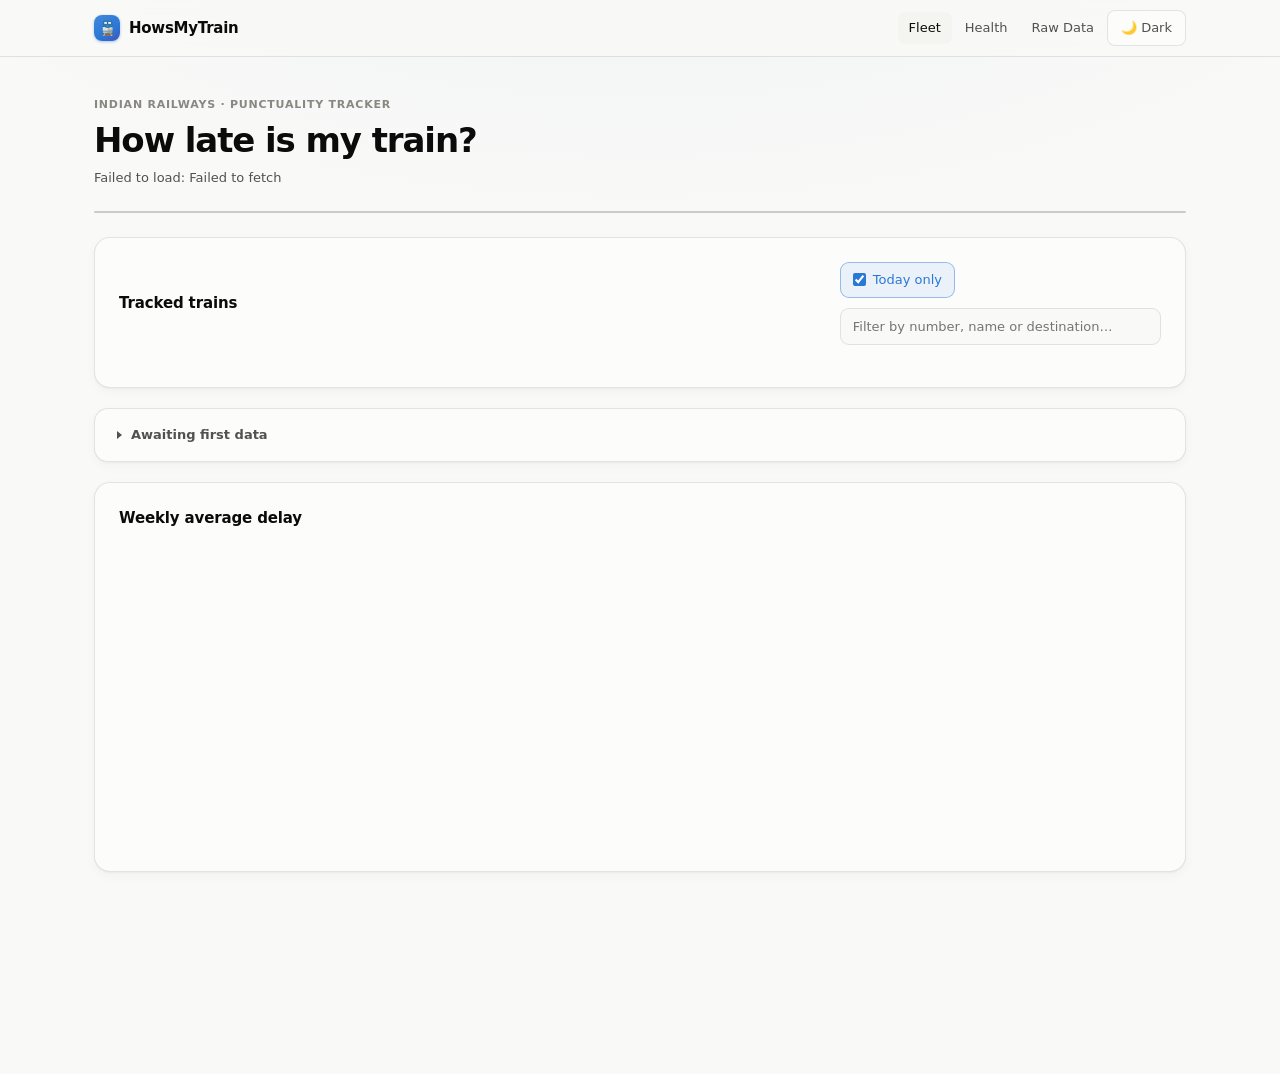
==== docs/index.html @ aaf3534c "ui changes" ====
<!DOCTYPE html>
<html lang="en">
<head>
<meta charset="UTF-8">
<meta name="viewport" content="width=device-width, initial-scale=1.0">
<title>HowsMyTrain</title>
<meta name="theme-color" content="#f9f9f7" media="(prefers-color-scheme: light)">
<meta name="theme-color" content="#0d0d0d" media="(prefers-color-scheme: dark)">
<link rel="stylesheet" href="./styles.css">
<!-- Vendored, not CDN: the cdnjs URL this used to point at 404s, and a
     dashboard that dies without network access to a third party is worse
     than a 200KB file in the repo. -->
<script src="./vendor/chart.umd.min.js"></script>
<script src="./common.js"></script>
<style>
  .banner {
    background: var(--surface-1); border: 1px solid var(--border);
    border-radius: 12px; padding: 14px 16px; margin-bottom: 20px;
    color: var(--text-secondary); font-size: 13px; line-height: 1.55;
  }
  .table-scroll { overflow-x: auto; }
  .chart-box { position: relative; height: 300px; }
</style>
</head>
<body>
  <div id="nav-slot"></div>

  <main class="page" id="main" tabindex="-1">
    <div class="page-head">
      <div class="eyebrow">Indian Railways · punctuality tracker</div>
      <h1>How late is my train?</h1>
      <div class="meta" id="last-updated" role="status" aria-live="polite">Loading…</div>
    </div>

    <div class="banner hidden" id="config-banner">
      <strong>Not configured yet.</strong> Set <code>SUPABASE_URL</code> and
      <code>SUPABASE_ANON_KEY</code> at the top of the script in
      <code>docs/index.html</code>. Both are safe to commit — the anon key is
      public by design and row-level security restricts it to read-only.
    </div>

    <div class="hero" id="hero"></div>

    <div class="card">
      <div class="card-head">
        <h2 id="fleet-heading">Tracked trains</h2>
        <div class="toolbar">
          <label class="check">
            <input type="checkbox" id="today-only" checked>
            Today only
          </label>
          <input type="search" id="filter" placeholder="Filter by number, name or destination…" aria-label="Filter trains">
        </div>
      </div>
      <div class="jrny-legend" id="fleet-legend"></div>
      <div class="table-scroll" id="fleet-container"></div>
    </div>

    <details class="waiting">
      <summary id="waiting-summary">Awaiting first data</summary>
      <div class="waiting-body">
        <p class="waiting-note">
          Tracked and scheduled, but no usable journey recorded yet. A train
          only produces a row when it's polled while actually running — so
          sparse services (some run one day a week) can sit here for days.
        </p>
        <div class="table-scroll" id="waiting-container"></div>
      </div>
    </details>

    <div class="card">
      <div class="card-head"><h2>Weekly average delay</h2></div>
      <div class="chart-box"><canvas id="trend-chart"></canvas></div>
      <div class="empty-state hidden" id="trend-empty">
        Not enough data yet — the weekly view needs a few days of polling.
      </div>
    </div>
  </main>

<script>
// Supabase access, formatting and schedule helpers live in common.js.

let allTrains = [];      // train_summary rows that have at least one journey
let waitingTrains = [];  // tracked but nothing recorded yet
let historyBy = {};      // train_number -> [delay per journey_date, oldest first]
let sortKey = "avg_delay_minutes";
let sortDir = -1;        // worst-first is the useful default
let stateFilter = null;  // null | "running" | "done" | "before" -- set by the legend

// null/undefined always sink to the bottom regardless of direction -- "no
// data" is not a value and shouldn't win either end of the sort.
function sorted(list) {
  return [...list].sort((a, b) => {
    const x = a[sortKey], y = b[sortKey];
    const xe = x === null || x === undefined, ye = y === null || y === undefined;
    if (xe && ye) return 0;
    if (xe) return 1;
    if (ye) return -1;
    if (typeof x === "string" || typeof y === "string") {
      return String(x).localeCompare(String(y)) * sortDir;
    }
    return (x - y) * sortDir;
  });
}

// A real <button> inside the <th>: keyboard activation, focus ring and the
// accessible role all come free, and aria-sort lives on the cell where
// assistive tech expects it.
function sortHeader(label, key, numeric) {
  const active = sortKey === key;
  const arrow = active ? (sortDir === 1 ? "↑" : "↓") : "";
  const sort = active ? (sortDir === 1 ? "ascending" : "descending") : "none";
  return `<th class="${numeric ? "num " : ""}sortable${active ? " active" : ""}" aria-sort="${sort}">
    <button type="button" class="sort-btn" data-key="${key}" data-numeric="${numeric ? 1 : 0}">
      ${label}<span class="sort-arrow" aria-hidden="true">${arrow}</span>
    </button></th>`;
}

function wireSort(container) {
  container.querySelectorAll("button.sort-btn").forEach(btn => {
    btn.addEventListener("click", () => {
      const key = btn.dataset.key;
      // Re-clicking a column flips it; a new column starts descending for
      // numbers (worst first) and ascending for text.
      if (sortKey === key) sortDir = -sortDir;
      else { sortKey = key; sortDir = btn.dataset.numeric === "1" ? -1 : 1; }
      applyFilter();
    });
  });
}

function renderHero(trains) {
  const withData = trains.filter(t => t.journeys_observed > 0);
  const delays = withData.map(t => t.avg_delay_minutes).filter(v => v !== null);
  const journeys = trains.reduce((a, t) => a + (t.journeys_observed || 0), 0);
  const fleetAvg = delays.length ? Math.round(delays.reduce((a, b) => a + b, 0) / delays.length) : null;
  const onTime = withData.filter(t => (t.avg_delay_minutes ?? 99) <= 10).length;

  const onTimePct = withData.length ? Math.round(100 * onTime / withData.length) : null;

  // Each hero cell gets a categorical hue in fixed order (identity of the
  // measure), except the two that carry a judgement -- those wear status ink.
  const stats = [
    ["Trains tracked", trains.length, "", `${withData.length} with data so far`,
      "--series-1", ""],
    ["Journeys recorded", journeys, "", journeys ? "one per train per day" : "waiting on first poll",
      "--series-7", ""],
    ["Fleet average", fleetAvg === null ? "–" : fleetAvg, fleetAvg === null ? "" : "min",
      "across trains with data", "--series-2", fleetAvg === null ? "" : band(fleetAvg).cls],
    ["Running on time", onTimePct === null ? "–" : onTimePct, onTimePct === null ? "" : "%",
      "average delay ≤ 10 min", "--series-3",
      onTimePct === null ? "" : (onTimePct >= 70 ? "good" : onTimePct >= 40 ? "warn" : "bad")],
  ];

  document.getElementById("hero").innerHTML = stats.map(([k, v, unit, d, hue, tone]) => `
    <div class="stat" style="--accent: var(${hue})">
      <div class="k">${k}</div>
      <div class="v ${tone}">${v}${unit ? `<span class="unit">${unit}</span>` : ""}</div>
      <div class="d">${d}</div>
    </div>`).join("");
}

function renderWaiting(trains, todayOnly) {
  document.getElementById("waiting-summary").textContent =
    `Awaiting first data — ${trains.length} train${trains.length === 1 ? "" : "s"}${todayOnly ? " scheduled today" : ""}`;

  const container = document.getElementById("waiting-container");
  if (!trains.length) {
    container.innerHTML = `<div class="empty-state">${
      todayOnly ? "Every train scheduled today has recorded a journey."
                : "Every tracked train has recorded at least one journey."
    }</div>`;
    return;
  }
  container.innerHTML = `
    <table class="fleet tabular">
      <thead><tr>
        <th>Train</th><th>Route &amp; time</th><th>Runs on</th><th>Last checked</th>
      </tr></thead>
      <tbody>${trains.map(t => {
        const j = journeyState(t);
        const href = `./train.html?train=${encodeURIComponent(t.train_number)}`;
        return `
        <tr data-href="${href}"${j ? ` class="j-${j.key}"` : ""}>
          <td class="cell-train">
            <a href="${href}" class="t-num">${esc(t.train_number)}</a>
            <span class="t-name">${esc(t.name || "—")}</span>
          </td>
          ${scheduleCell(t, j)}
          <td data-label="Runs on">${runDaysDots(t.run_days)}</td>
          <td class="dim" data-label="Last checked">${t.updated_at ? new Date(t.updated_at).toLocaleDateString() : "never"}</td>
        </tr>`;
      }).join("")}</tbody>
    </table>`;
  wireRows(container);
}

// The swatches are also the key: a colour on a row means nothing until this
// says what it means. Empty (and hidden) when nothing is running today.
//
// They double as the journey-state filter -- clicking one narrows the table to
// those trains, clicking it again clears it. Counts are of the search/today
// scope only, never of the state selection, so the other two stay reachable
// instead of collapsing to zero once one is picked.
function renderLegend(rows) {
  const counts = { running: 0, done: 0, before: 0 };
  for (const t of rows) {
    const j = journeyState(t);
    if (j) counts[j.key]++;
  }
  const legend = document.getElementById("fleet-legend");
  legend.innerHTML =
    counts.running + counts.done + counts.before === 0 ? "" :
    ["running", "done", "before"].map(k => `
      <button type="button" class="jl ${k}" data-state="${k}"
              aria-pressed="${stateFilter === k}">
        <i aria-hidden="true"></i>${counts[k]} ${JOURNEY_STATES[k].toLowerCase()}
      </button>`
    ).join("");

  legend.querySelectorAll("button.jl").forEach(btn => {
    btn.addEventListener("click", () => {
      stateFilter = stateFilter === btn.dataset.state ? null : btn.dataset.state;
      applyFilter();
    });
  });
}

function renderFleet(trains) {
  const container = document.getElementById("fleet-container");
  if (!trains.length) {
    container.innerHTML = `<div class="empty-state">${
      allTrains.length
        ? "No trains match that filter."
        : "No journeys recorded yet — every tracked train is in the list below."
    }</div>`;
    return;
  }
  container.innerHTML = `
    <table class="fleet tabular">
      <thead><tr>
        ${sortHeader("Train", "train_number", false)}
        ${sortHeader("Route &amp; time", "scheduled_arrival", false)}
        <th>Runs on</th>
        ${sortHeader("Avg delay", "avg_delay_minutes", true)}
        <th>Trend</th>
        ${sortHeader("On time", "on_time_pct", true)}
        ${sortHeader("Days", "journeys_observed", true)}
      </tr></thead>
      <tbody>${trains.map(t => {
        const b = band(t.avg_delay_minutes);
        const j = journeyState(t);
        const href = `./train.html?train=${encodeURIComponent(t.train_number)}`;
        return `
        <tr data-href="${href}"${j ? ` class="j-${j.key}"` : ""}>
          <td class="cell-train">
            <a href="${href}" class="t-num">${esc(t.train_number)}</a>
            <span class="t-name">${esc(t.name || "—")}</span>
          </td>
          ${scheduleCell(t, j)}
          <td data-label="Runs on">${runDaysDots(t.run_days)}</td>
          <td class="num ${t.avg_delay_minutes === null ? "" : "d-" + b.cls}" data-label="Avg delay" title="${b.text}">${t.avg_delay_minutes === null ? '<span class="dim">–</span>' : Math.round(t.avg_delay_minutes) + " min"}</td>
          <td data-label="Trend" class="spark-cell ${b.cls}">${sparkline(historyBy[t.train_number] || [])}</td>
          <td class="num" data-label="On time">${t.on_time_pct === null ? '<span class="dim">–</span>' : t.on_time_pct + "%"}</td>
          <td class="num" data-label="Days">${t.journeys_observed}</td>
        </tr>`;
      }).join("")}</tbody>
    </table>`;
  wireRows(container);
  wireSort(container);
}

let chartInstance = null;

function renderTrend(weekly, trains) {
  const canvas = document.getElementById("trend-chart");
  const weeks = [...new Set(weekly.map(r => r.iso_week))].sort();
  if (!weeks.length) {
    document.getElementById("trend-empty").classList.remove("hidden");
    canvas.parentElement.classList.add("hidden");
    return;
  }
  document.getElementById("trend-empty").classList.add("hidden");
  canvas.parentElement.classList.remove("hidden");

  // Only trains that actually have weekly data get a series -- 33 lines would
  // exhaust the 8 categorical slots and read as noise.
  const active = trains.filter(t => weekly.some(r => r.train_number === t.train_number)).slice(0, 8);

  const datasets = active.map((t, i) => {
    const byWeek = Object.fromEntries(
      weekly.filter(r => r.train_number === t.train_number)
            .map(r => [r.iso_week, Number(r.avg_delay_minutes)])
    );
    return {
      label: t.train_number,
      data: weeks.map(w => byWeek[w] ?? null),
      borderColor: seriesColor(i),
      backgroundColor: seriesColor(i),
      borderWidth: 2,
      pointRadius: 4,
      pointHoverRadius: 6,
      pointBackgroundColor: seriesColor(i),
      pointBorderColor: cssVar("--surface-1"),
      pointBorderWidth: 2,
      spanGaps: true,
      tension: 0.15,
    };
  });

  if (chartInstance) chartInstance.destroy();
  chartInstance = new Chart(canvas.getContext("2d"), {
    type: "line",
    data: { labels: weeks, datasets },
    options: {
      responsive: true,
      maintainAspectRatio: false,
      interaction: { mode: "nearest", intersect: false },
      plugins: {
        legend: {
          display: datasets.length > 1,
          position: "bottom",
          labels: { color: cssVar("--text-secondary"), boxWidth: 10, boxHeight: 10, usePointStyle: true },
        },
        tooltip: { callbacks: { label: (c) => `${c.dataset.label}: ${c.formattedValue} min avg delay` } },
      },
      scales: {
        x: { grid: { color: cssVar("--gridline") }, ticks: { color: cssVar("--text-muted") } },
        y: {
          beginAtZero: true,
          title: { display: true, text: "Avg delay (minutes)", color: cssVar("--text-muted") },
          grid: { color: cssVar("--gridline") },
          ticks: { color: cssVar("--text-muted") },
        },
      },
    },
  });
}

function applyFilter() {
  const q = document.getElementById("filter").value.trim().toLowerCase();
  const todayOnly = document.getElementById("today-only").checked;
  const today = new Date();

  // arrivesOn() treats an unknown schedule as "yes" -- which is right here:
  // the poller will check those trains too, precisely to learn their days.
  const scoped = (list) => list.filter(t =>
    (!todayOnly || arrivesOn(t, today)) &&
    (!q || [t.train_number, t.name, t.source_code, t.destination_code]
      .some(v => String(v ?? "").toLowerCase().includes(q)))
  );

  const fleet = scoped(allTrains);
  const waiting = scoped(waitingTrains);

  // Legend counts come from the pre-state scope, so picking one state doesn't
  // zero out the other two and strand you there.
  renderLegend([...fleet, ...waiting]);

  // journeyState() is null for anything not running today, which is the right
  // answer here: a train with no state today belongs to none of the three.
  const byState = (list) =>
    stateFilter ? list.filter(t => (journeyState(t) || {}).key === stateFilter) : list;
  const shownFleet = byState(fleet);
  const shownWaiting = byState(waiting);

  document.getElementById("fleet-heading").textContent =
    stateFilter ? `${JOURNEY_STATES[stateFilter]} — ${shownFleet.length + shownWaiting.length} trains`
    : todayOnly ? `Scheduled today — ${fleet.length + waiting.length} trains`
    : `All tracked trains — ${allTrains.length + waitingTrains.length}`;

  renderFleet(sorted(shownFleet));
  renderWaiting(shownWaiting, todayOnly);
}

async function main() {
  if (!configured()) {
    document.getElementById("config-banner").classList.remove("hidden");
    document.getElementById("last-updated").textContent = "Awaiting Supabase config";
    return;
  }
  try {
    const [summary, weekly, history] = await Promise.all([
      sb("train_summary", "select=*&order=train_number"),
      sb("weekly_stats", "select=*&order=iso_week"),
      // Per-day delays drive the row sparklines. One small query -- the view
      // already excludes not-started runs.
      sb("daily_delays", "select=train_number,journey_date,delay_minutes&order=journey_date"),
    ]);

    historyBy = {};
    for (const r of history) (historyBy[r.train_number] ||= []).push(r.delay_minutes);

    allTrains = summary.filter(t => t.journeys_observed > 0);
    waitingTrains = summary.filter(t => !t.journeys_observed);

    renderHero(summary);
    applyFilter();   // renders both the fleet and the waiting list
    try {
      renderTrend(weekly, allTrains);
    } catch (chartErr) {
      console.error(chartErr);
      const el = document.getElementById("trend-empty");
      el.textContent = "Chart unavailable: " + chartErr.message;
      el.classList.remove("hidden");
    }
    document.getElementById("last-updated").textContent =
      `${allTrains.length} of ${summary.length} trains reporting · updated ${new Date().toLocaleTimeString()}`;
  } catch (err) {
    console.error(err);
    document.getElementById("last-updated").textContent = "Failed to load: " + err.message;
  }
}

document.addEventListener("DOMContentLoaded", () => {
  document.getElementById("nav-slot").innerHTML = appbar("fleet");
  setupTheme(main);
  document.getElementById("filter").addEventListener("input", applyFilter);
  document.getElementById("today-only").addEventListener("change", applyFilter);
  main();
});
</script>
</body>
</html>
---- docs/styles.css ----
/* HowsMyTrain -- dashboard styles.
   Palette + roles follow the project's dataviz conventions: categorical hues
   in fixed order, text always in ink tokens (never series color), hairline
   recessive gridlines.

   Token names are load-bearing: the charts read --series-*, --gridline,
   --surface-1 and --text-* at runtime via getComputedStyle. Rename with care. */

/* Self-hosted so the page has no external dependency and renders identically
   offline. Variable weight 400-800 in one 48KB file. */
@font-face {
  font-family: "Inter";
  font-style: normal;
  font-weight: 400 800;
  font-display: swap;
  src: url("./vendor/inter-latin.woff2") format("woff2");
  unicode-range: U+0000-00FF, U+0131, U+0152-0153, U+02BB-02BC, U+02C6, U+02DA,
                 U+02DC, U+0304, U+0308, U+0329, U+2000-206F, U+2074, U+20AC,
                 U+2122, U+2191, U+2193, U+2212, U+2215, U+FEFF, U+FFFD;
}

:root {
  color-scheme: light;
  --surface-1: #fcfcfb;
  --surface-2: #f4f4f1;          /* recessed: table headers, inset rows */
  --page-plane: #f9f9f7;
  --text-primary: #0b0b0b;
  --text-secondary: #52514e;
  --text-muted: #898781;
  --gridline: #e1e0d9;
  --baseline: #c3c2b7;
  --border: rgba(11, 11, 11, 0.10);
  --success-text: #006300;
  --shadow: 0 1px 2px rgba(11, 11, 11, 0.04), 0 4px 12px rgba(11, 11, 11, 0.03);
  --hover-tint: rgba(11, 11, 11, 0.025);

  --series-1: #2a78d6; /* blue */
  --series-2: #eb6834; /* orange */
  --series-3: #1baf7a; /* aqua */
  --series-4: #eda100; /* yellow */
  --series-5: #e87ba4; /* magenta */
  --series-6: #008300; /* green */
  --series-7: #4a3aa7; /* violet */
  --series-8: #e34948; /* red */

  --status-good: #0ca30c;
  --status-warning: #fab219;
  --status-serious: #ec835a;
  --status-critical: #d03b3b;
}

@media (prefers-color-scheme: dark) {
  :root:where(:not([data-theme="light"])) {
    color-scheme: dark;
    --surface-1: #1a1a19;
    --surface-2: #222221;
    --page-plane: #0d0d0d;
    --text-primary: #ffffff;
    --text-secondary: #c3c2b7;
    --text-muted: #898781;
    --gridline: #2c2c2a;
    --baseline: #383835;
    --border: rgba(255, 255, 255, 0.10);
    --success-text: #0ca30c;
    --shadow: none;
    --hover-tint: rgba(255, 255, 255, 0.035);

    --series-1: #3987e5;
    --series-2: #d95926;
    --series-3: #199e70;
    --series-4: #c98500;
    --series-5: #d55181;
    --series-6: #008300;
    --series-7: #9085e9;
    --series-8: #e66767;
  }
}
:root[data-theme="dark"] {
  color-scheme: dark;
  --surface-1: #1a1a19;
  --surface-2: #222221;
  --page-plane: #0d0d0d;
  --text-primary: #ffffff;
  --text-secondary: #c3c2b7;
  --text-muted: #898781;
  --gridline: #2c2c2a;
  --baseline: #383835;
  --border: rgba(255, 255, 255, 0.10);
  --success-text: #0ca30c;
  --shadow: none;
  --hover-tint: rgba(255, 255, 255, 0.035);

  --series-1: #3987e5;
  --series-2: #d95926;
  --series-3: #199e70;
  --series-4: #c98500;
  --series-5: #d55181;
  --series-6: #008300;
  --series-7: #9085e9;
  --series-8: #e66767;
}

* { box-sizing: border-box; }

/* Keyboard users reach content without tabbing the whole nav. Visible only
   when focused. */
.skip-link {
  position: absolute;
  left: 12px;
  top: -60px;
  z-index: 50;
  background: var(--surface-1);
  color: var(--text-primary);
  border: 1px solid var(--border);
  border-radius: 8px;
  padding: 10px 16px;
  font-size: 13px;
  font-weight: 600;
  text-decoration: none;
  transition: top 0.16s ease;
}

.skip-link:focus { top: 12px; }

#main:focus { outline: none; }   /* programmatic target, not a control */

/* Removes the 300ms double-tap delay; keeps the tap flash intentional. */
a, button, label, summary, [role="button"] {
  touch-action: manipulation;
  -webkit-tap-highlight-color: transparent;
}

body {
  margin: 0;
  font-family: "Inter", "Segoe UI Variable Text", system-ui, -apple-system,
               "Segoe UI", Roboto, "Helvetica Neue", Arial, sans-serif;
  font-size: 14px;
  line-height: 1.5;
  /* A very slight wash behind the page, so cards read as raised rather than
     as boxes drawn on flat grey. */
  background:
    radial-gradient(1200px 600px at 50% -200px,
      color-mix(in srgb, var(--series-1) 6%, transparent), transparent 70%),
    var(--page-plane);
  background-attachment: fixed;
  color: var(--text-primary);
  -webkit-font-smoothing: antialiased;
  -moz-osx-font-smoothing: grayscale;
  font-feature-settings: "cv05" 1, "ss03" 1;   /* Inter: single-storey l, curved r */
}

.page {
  max-width: 1140px;
  margin: 0 auto;
  padding: clamp(20px, 4vw, 40px) clamp(16px, 3vw, 24px) 72px;
}

/* ---- Header -------------------------------------------------------------- */

header.top {
  display: flex;
  align-items: flex-start;
  justify-content: space-between;
  gap: 16px;
  margin-bottom: 28px;
  padding-bottom: 20px;
  border-bottom: 1px solid var(--border);
  flex-wrap: wrap;
}

header.top h1 {
  font-size: 24px;
  font-weight: 650;
  letter-spacing: -0.021em;   /* large text needs negative tracking to look set */
  line-height: 1.2;
  margin: 0;
  text-wrap: balance;
}

header.top .meta,
header.top .subtitle {
  color: var(--text-secondary);
  font-size: 13px;
  margin-top: 6px;
  letter-spacing: -0.003em;
}

/* ---- Buttons ------------------------------------------------------------- */

button {
  font: inherit;
  font-size: 13px;
  font-weight: 500;
  border: 1px solid var(--border);
  background: var(--surface-1);
  color: var(--text-secondary);
  border-radius: 8px;
  padding: 7px 13px;
  cursor: pointer;
  transition: background-color 0.14s ease, border-color 0.14s ease, color 0.14s ease;
}

button:hover {
  background: var(--surface-2);
  border-color: var(--baseline);
  color: var(--text-primary);
}

button:focus-visible,
a:focus-visible {
  outline: 2px solid var(--series-1);
  outline-offset: 2px;
}

header.top a,
.card-actions a { text-decoration: none; }

/* ---- Stat tiles ---------------------------------------------------------- */

.kpi-row {
  display: grid;
  grid-template-columns: repeat(auto-fit, minmax(190px, 1fr));
  gap: 12px;
  margin-bottom: 28px;
}

.stat-tile {
  background: var(--surface-1);
  border: 1px solid var(--border);
  border-radius: 14px;
  padding: 18px;
  box-shadow: var(--shadow);
}

.stat-tile .label {
  display: flex;
  align-items: center;
  min-width: 0;              /* flex children must allow their text to shrink */
  color: var(--text-secondary);
  font-size: 12px;
  font-weight: 500;
  line-height: 1.35;
  margin-bottom: 10px;
  letter-spacing: 0.002em;
  overflow-wrap: anywhere;   /* long train names shouldn't blow out the tile */
}

.stat-tile .value {
  font-size: 32px;
  font-weight: 600;
  line-height: 1.05;
  /* Proportional figures on display numbers -- tabular-nums makes a value like
     121 read loose at this size (see dataviz anti-patterns). */
  font-variant-numeric: proportional-nums;
  letter-spacing: -0.028em;
}

/* Unit recedes so the figure carries the tile. */
.stat-tile .value .unit {
  font-size: 0.45em;
  font-weight: 500;
  color: var(--text-muted);
  letter-spacing: 0;
  margin-left: 3px;
}

.stat-tile .sub {
  margin-top: 8px;
  font-size: 12px;
  line-height: 1.45;
  color: var(--text-muted);
}

.stat-tile .swatch {
  display: inline-block;
  flex: none;
  width: 9px;
  height: 9px;
  border-radius: 50%;
  margin-right: 7px;
}

/* Tiles that navigate to a per-train view. */
.tile-link {
  display: block;
  text-decoration: none;
  color: inherit;
  transition: border-color 0.14s ease, transform 0.14s ease, box-shadow 0.14s ease;
}

.tile-link:hover {
  border-color: var(--baseline);
  transform: translateY(-2px);
  box-shadow: 0 2px 4px rgba(11, 11, 11, 0.05), 0 8px 20px rgba(11, 11, 11, 0.05);
}

@media (prefers-reduced-motion: reduce) {
  .tile-link, button { transition: none; }
  .tile-link:hover { transform: none; }
  .jrny.running i::after { animation: none; }
}

/* ---- Cards --------------------------------------------------------------- */

.card {
  background: var(--surface-1);
  border: 1px solid var(--border);
  border-radius: 16px;
  padding: 24px;
  margin-bottom: 20px;
  box-shadow: var(--shadow);
}

.card .card-head {
  display: flex;
  align-items: center;
  justify-content: space-between;
  margin-bottom: 18px;
  flex-wrap: wrap;
  gap: 10px;
}

.card h2 {
  font-size: 15px;
  font-weight: 600;
  letter-spacing: -0.009em;
  margin: 0;
}

.card .card-actions button { margin-left: 6px; }

canvas { width: 100%; }

/* ---- Tables -------------------------------------------------------------- */

table {
  width: 100%;
  border-collapse: collapse;
  font-size: 13px;
}

table.tabular {
  /* Aligned digits are right here -- rows stack vertically. */
  font-variant-numeric: tabular-nums;
}

thead th {
  text-align: left;
  color: var(--text-muted);
  font-weight: 600;
  font-size: 11px;
  line-height: 1.4;               /* uppercase caps need room or they look clipped */
  letter-spacing: 0.045em;
  text-transform: uppercase;
  border-bottom: 1px solid var(--gridline);
  padding: 4px 10px 10px;
  white-space: nowrap;
  vertical-align: bottom;
}

tbody td {
  padding: 12px 10px;
  border-bottom: 1px solid var(--gridline);
  color: var(--text-primary);
}

tbody tr { transition: background-color 0.1s ease; }
tbody tr:hover { background: var(--hover-tint); }
tbody tr:last-child td { border-bottom: none; }

/* The raw-poll table can run to thousands of rows. Skips layout/paint for
   off-screen rows without virtualisation; contain-intrinsic-size keeps the
   scrollbar honest. */
.db-long tbody tr {
  content-visibility: auto;
  contain-intrinsic-size: auto 37px;
}

/* ---- Status ink ---------------------------------------------------------- */

.on-time { color: var(--status-good); font-weight: 500; }
.late { color: var(--status-serious); font-weight: 500; }
.very-late { color: var(--status-critical); font-weight: 500; }

/* Same three bands, applied to table cells and stat-tile figures. */
.d-good, .stat-tile .value.good { color: var(--status-good); }
.d-warn, .stat-tile .value.warn { color: var(--status-serious); }
.d-bad,  .stat-tile .value.bad  { color: var(--status-critical); }
.d-good, .d-warn, .d-bad { font-weight: 600; }

/* ---- Misc ---------------------------------------------------------------- */

.empty-state {
  color: var(--text-muted);
  font-size: 13px;
  line-height: 1.55;
  padding: 32px 16px;
  text-align: center;
  text-wrap: pretty;
}

code {
  font-family: ui-monospace, "SF Mono", "Cascadia Mono", Menlo, Consolas, monospace;
  font-size: 0.92em;
  background: var(--surface-2);
  border-radius: 4px;
  padding: 1px 5px;
}

a { color: var(--series-1); }

.hidden { display: none; }

/* =========================================================================
   App shell
   ========================================================================= */

.appbar {
  position: sticky;
  top: 0;
  z-index: 20;
  background: color-mix(in srgb, var(--page-plane) 82%, transparent);
  backdrop-filter: saturate(180%) blur(12px);
  border-bottom: 1px solid var(--border);
}

.appbar-inner {
  max-width: 1140px;
  margin: 0 auto;
  padding: 0 clamp(16px, 3vw, 24px);
  height: 56px;
  display: flex;
  align-items: center;
  gap: 20px;
}

.brand {
  display: flex;
  align-items: center;
  gap: 9px;
  font-size: 15px;
  font-weight: 650;
  letter-spacing: -0.017em;
  color: var(--text-primary);
  text-decoration: none;
  white-space: nowrap;
}

.brand .mark {
  display: grid;
  place-items: center;
  width: 26px;
  height: 26px;
  border-radius: 8px;
  background: linear-gradient(145deg,
    color-mix(in srgb, var(--series-1) 88%, white),
    var(--series-1) 60%,
    color-mix(in srgb, var(--series-7) 55%, var(--series-1)));
  color: #fff;
  font-size: 14px;
  line-height: 1;
  box-shadow: 0 1px 3px color-mix(in srgb, var(--series-1) 40%, transparent);
}

.nav { display: flex; gap: 2px; margin-left: auto; align-items: center; }

.nav a {
  font-size: 13px;
  font-weight: 500;
  color: var(--text-secondary);
  text-decoration: none;
  padding: 6px 11px;
  border-radius: 7px;
  transition: background-color 0.14s ease, color 0.14s ease;
}

.nav a:hover { background: var(--surface-2); color: var(--text-primary); }
.nav a[aria-current="page"] { color: var(--text-primary); background: var(--surface-2); }

/* ---- Page title block ---------------------------------------------------- */

.page-head { margin-bottom: 24px; }

.eyebrow {
  font-size: 11px;
  font-weight: 600;
  letter-spacing: 0.07em;
  text-transform: uppercase;
  color: var(--text-muted);
  margin-bottom: 7px;
}

.page-head h1 {
  font-size: 34px;
  font-weight: 700;
  letter-spacing: -0.032em;
  line-height: 1.15;
  margin: 0;
  text-wrap: balance;
}

.page-head .meta {
  color: var(--text-secondary);
  font-size: 13px;
  margin-top: 8px;
}

/* ---- Hero stats ---------------------------------------------------------- */

.hero {
  display: grid;
  grid-template-columns: repeat(auto-fit, minmax(160px, 1fr));
  gap: 1px;                        /* hairline dividers, not boxes */
  background: var(--border);
  border: 1px solid var(--border);
  border-radius: 14px;
  overflow: hidden;
  margin-bottom: 24px;
}

.hero .stat { background: var(--surface-1); padding: 22px 22px 20px; }

.hero .stat .k {
  font-size: 11px;
  font-weight: 600;
  letter-spacing: 0.06em;
  text-transform: uppercase;
  color: var(--text-muted);
  margin-bottom: 8px;
}

.hero .stat .v {
  font-size: 38px;
  font-weight: 680;
  line-height: 1;
  letter-spacing: -0.038em;
  font-variant-numeric: proportional-nums;
}

.hero .stat .v .unit {
  font-size: 0.42em;
  font-weight: 500;
  color: var(--text-muted);
  letter-spacing: 0;
  margin-left: 3px;
}

.hero .stat .d { margin-top: 7px; font-size: 12px; color: var(--text-muted); }

/* ---- Toolbar ------------------------------------------------------------- */

.toolbar { display: flex; gap: 10px; align-items: center; flex-wrap: wrap; }

.toolbar input[type="search"] {
  font: inherit;
  font-size: 13px;
  flex: 1 1 220px;
  min-width: 0;
  padding: 8px 12px;
  border: 1px solid var(--border);
  border-radius: 9px;
  background: var(--page-plane);
  color: var(--text-primary);
}

.toolbar .check {
  display: inline-flex;
  align-items: center;
  gap: 7px;
  font-size: 13px;
  font-weight: 500;
  color: var(--text-secondary);
  border: 1px solid var(--border);
  background: var(--surface-1);
  border-radius: 9px;
  padding: 7px 12px;
  cursor: pointer;
  white-space: nowrap;
  user-select: none;
}

.toolbar .check:hover { border-color: var(--baseline); color: var(--text-primary); }
.toolbar .check input { accent-color: var(--series-1); margin: 0; cursor: pointer; }
.toolbar .check:has(input:checked) {
  color: var(--series-1);
  border-color: color-mix(in srgb, var(--series-1) 45%, transparent);
  background: color-mix(in srgb, var(--series-1) 8%, var(--surface-1));
}

.toolbar input[type="search"]:focus-visible {
  outline: 2px solid var(--series-1);
  outline-offset: 1px;
  border-color: transparent;
}

/* ---- Fleet list ---------------------------------------------------------- */

.fleet { width: 100%; border-collapse: collapse; font-size: 13px; }

/* Deliberately NOT sticky: the wrapper needs overflow-x for narrow screens,
   which makes it a scroll container on both axes, so a sticky thead offsets
   itself *inside* the box and clips the first rows. */

.fleet tbody tr { cursor: pointer; }

.fleet td { vertical-align: middle; }

.fleet .t-num {
  font-variant-numeric: tabular-nums;
  font-weight: 600;
  letter-spacing: -0.01em;
}

.fleet .t-name {
  display: block;
  color: var(--text-muted);
  font-size: 12px;
  margin-top: 1px;
  max-width: 34ch;
  overflow: hidden;
  text-overflow: ellipsis;
  white-space: nowrap;
}

.fleet a { color: inherit; text-decoration: none; }
.fleet tr:hover .t-num { color: var(--series-1); }

.num { text-align: right; font-variant-numeric: tabular-nums; }

/* ---- Schedule column ------------------------------------------------------
   Route over timing in one cell. Two columns for this is what made the table
   overflow, and they're read together anyway. */

.cell-sched { white-space: nowrap; font-variant-numeric: tabular-nums; }
.cell-sched .stack { display: block; line-height: 1.35; }
.cell-sched .r { font-weight: 500; }
.cell-sched .t { display: block; color: var(--text-secondary); font-size: 12px; }

.arrow { color: var(--text-muted); margin: 0 5px; font-weight: 400; }

/* ---- Journey progress ----------------------------------------------------
   Replaces the arrow between the two times for a train running today: the
   fill is where the timetable puts it right now, and the dot sits at its end
   -- origin, somewhere along, or destination. Only "en route" pulses. */

.jrny {
  position: relative;
  display: inline-block;
  width: 42px;
  height: 4px;
  margin: 0 7px;
  vertical-align: middle;
  border-radius: 999px;
  background: var(--surface-2);
  box-shadow: inset 0 0 0 1px var(--border);
}

.jrny i { position: absolute; inset: 0 auto 0 0; border-radius: 999px; }
.jrny.running i { background: var(--series-1); }
.jrny.done    i { background: var(--baseline); }

/* The dot rides the end of the fill, so it reads as one thing moving down the
   line: at the origin before departure, along the track while running, at the
   destination once it should have arrived. -3.5px (half its width) centres it
   on the fill edge, so 0% and 100% land exactly on the track ends. */
.jrny i::after {
  content: "";
  position: absolute;
  right: -3.5px;
  top: 50%;
  width: 7px;
  height: 7px;
  margin-top: -3.5px;
  border-radius: 50%;
  background: var(--baseline);
  box-shadow: 0 0 0 2px var(--surface-1);
}

/* Hollow at the origin, solid once it's actually moving. */
.jrny.before i::after {
  background: var(--surface-1);
  box-shadow: 0 0 0 2px var(--surface-1), inset 0 0 0 1.5px var(--baseline);
}

.jrny.running i::after {
  background: var(--series-1);
  animation: jrny-pulse 2.4s ease-in-out infinite;
}

@keyframes jrny-pulse {
  50% {
    box-shadow: 0 0 0 2px var(--surface-1),
                0 0 0 5px color-mix(in srgb, var(--series-1) 24%, transparent);
  }
}

/* Running rows lift off the page; arrived rows are the neutral majority. */
.fleet tr.j-running { background: color-mix(in srgb, var(--series-1) 5%, transparent); }
.fleet tr.j-running td:first-child { box-shadow: inset 3px 0 0 var(--series-1); }
.fleet tr.j-before .cell-sched .t { color: var(--text-muted); }

.jrny-legend {
  display: flex;
  gap: 8px;   /* the chips carry their own padding now */
  flex-wrap: wrap;
  margin-bottom: 14px;
  font-size: 12px;
  color: var(--text-secondary);
}
.jrny-legend:empty { display: none; }

/* Also the journey-state filter, so it has to be a real button -- keyboard
   activation and the focus ring come from the global button rules. */
.jl {
  display: inline-flex; align-items: center; gap: 6px;
  font: inherit; color: inherit; background: none;
  border: 1px solid transparent; border-radius: 999px;
  padding: 4px 10px; cursor: pointer;
}
.jl:hover { background: var(--surface-2); }
.jl[aria-pressed="true"] {
  background: var(--surface-2);
  border-color: var(--border);
  color: var(--text-primary);
  font-weight: 600;
}
.jl i { width: 8px; height: 8px; border-radius: 999px; flex: none; }
.jl.running i { background: var(--series-1); }
.jl.done    i { background: var(--baseline); }
.jl.before  i { background: var(--surface-2); box-shadow: inset 0 0 0 1px var(--baseline); }

/* "+1" = arrives the next day. */
.plus {
  color: var(--series-2);
  font-size: 9px;
  font-weight: 700;
  margin-left: 2px;
  top: -0.5em;
}

/* Seven fixed day slots -- the shape of the week is scannable down the column
   without reading any of it. */
.days { display: inline-flex; gap: 2px; }

.days i {
  display: grid;
  place-items: center;
  width: 15px;
  height: 15px;
  border-radius: 4px;
  font-style: normal;
  font-size: 9px;
  font-weight: 600;
  background: var(--surface-2);
  color: var(--text-muted);
  opacity: 0.55;
}

.days i.on {
  background: color-mix(in srgb, var(--series-1) 16%, transparent);
  color: var(--series-1);
  opacity: 1;
}

/* Inline magnitude bar. Length carries the value; hue carries severity, which
   is status (good/bad), not identity -- so status tokens are the correct
   palette here rather than a categorical slot. */
.bar-track {
  position: relative;
  height: 7px;
  min-width: 64px;
  border-radius: 4px;
  background: var(--surface-2);
  overflow: hidden;
}

.bar-fill {
  position: absolute;
  inset: 0 auto 0 0;
  border-radius: 4px;
  background: var(--status-good);
  transition: width 0.3s ease;
}

.bar-fill.warn { background: var(--status-serious); }
.bar-fill.bad  { background: var(--status-critical); }
.bar-fill.idle { background: var(--baseline); }

/* ---- Sparklines ---------------------------------------------------------- */

.spark-cell { line-height: 0; }
.spark { display: block; overflow: visible; }

.spark-line {
  fill: none;
  stroke: var(--spark, var(--series-1));
  stroke-width: 1.75;
  stroke-linecap: round;
  stroke-linejoin: round;
}

.spark-area { fill: color-mix(in srgb, var(--spark, var(--series-1)) 14%, transparent); stroke: none; }
.spark-dot  { fill: var(--spark, var(--series-1)); }
.spark-flat { stroke: var(--gridline); stroke-width: 1.5; stroke-dasharray: 2 3; }

/* Trend takes the row's severity colour, so the table reads at a glance. */
.spark-cell.good { --spark: var(--status-good); }
.spark-cell.warn { --spark: var(--status-serious); }
.spark-cell.bad  { --spark: var(--status-critical); }
.spark-cell.idle { --spark: var(--baseline); }

/* ---- Pills --------------------------------------------------------------- */

.pill {
  display: inline-flex;
  align-items: center;
  gap: 5px;
  font-size: 11px;
  font-weight: 600;
  padding: 3px 10px;
  border-radius: 999px;
  border: 1px solid currentColor;
  background: color-mix(in srgb, currentColor 10%, transparent);
  color: var(--text-secondary);
  white-space: nowrap;
}

.pill::before {
  content: "";
  width: 6px;
  height: 6px;
  border-radius: 50%;
  background: currentColor;
  flex: none;
}

.pill.good { color: var(--status-good); }
.pill.warn { color: var(--status-serious); }
.pill.bad  { color: var(--status-critical); }
.pill.idle { color: var(--text-muted); background: transparent; border-color: var(--border); }

/* ---- Accented hero figures ---------------------------------------------- */

.hero .stat.accent { background: linear-gradient(var(--surface-1), var(--surface-1)) padding-box; }
.hero .stat .v.good { color: var(--status-good); }
.hero .stat .v.warn { color: var(--status-serious); }
.hero .stat .v.bad  { color: var(--status-critical); }

/* A hairline of colour at the top of each hero cell, in categorical order --
   identity for the four measures, not magnitude. */
.hero .stat { position: relative; }
.hero .stat::before {
  content: "";
  position: absolute;
  inset: 0 0 auto 0;
  height: 3px;
  background: var(--accent, var(--series-1));
}

.dim { color: var(--text-muted); }

/* ---- Comparison strip (train detail) ------------------------------------- */

.context {
  display: flex;
  align-items: center;
  gap: 12px;
  flex-wrap: wrap;
  background: var(--surface-1);
  border: 1px solid var(--border);
  border-radius: 12px;
  padding: 14px 18px;
  margin-bottom: 20px;
  font-size: 13px;
  line-height: 1.5;
  color: var(--text-secondary);
  box-shadow: var(--shadow);
}

.context b { color: var(--text-primary); font-weight: 600; }

/* ---- Sortable headers ---------------------------------------------------- */

th.sortable { padding: 0; }

.sort-btn {
  /* Inherits the th's type styling; it is a control, not a chrome button. */
  font: inherit;
  font-size: 11px;
  font-weight: 600;
  letter-spacing: 0.045em;
  text-transform: uppercase;
  color: inherit;
  background: none;
  border: none;
  border-radius: 4px;
  padding: 4px 10px 10px;
  width: 100%;
  text-align: inherit;
  cursor: pointer;
  white-space: nowrap;
  transition: color 0.14s ease;
}

.sort-btn:hover { color: var(--text-primary); background: none; }
th.sortable.active .sort-btn { color: var(--series-1); }
.sort-btn:focus-visible { outline: 2px solid var(--series-1); outline-offset: -2px; }
th.num .sort-btn { text-align: right; }

/* Reserve the arrow's width always, so sorting doesn't shift the columns. */
.sort-arrow { display: inline-block; width: 10px; margin-left: 3px; font-size: 10px; }

/* ---- Waiting list (native disclosure, no JS) ----------------------------- */

.waiting {
  border: 1px solid var(--border);
  border-radius: 14px;
  background: var(--surface-1);
  margin-bottom: 20px;
  box-shadow: var(--shadow);
}

.waiting > summary {
  cursor: pointer;
  list-style: none;
  padding: 16px 22px;
  font-size: 13px;
  font-weight: 600;
  color: var(--text-secondary);
  display: flex;
  align-items: center;
  gap: 9px;
  border-radius: 14px;
}

.waiting > summary::-webkit-details-marker { display: none; }

.waiting > summary::before {
  content: "";
  width: 0;
  height: 0;
  border-left: 5px solid currentColor;
  border-top: 4px solid transparent;
  border-bottom: 4px solid transparent;
  transition: transform 0.15s ease;
  flex: none;
}

.waiting[open] > summary::before { transform: rotate(90deg); }
.waiting > summary:hover { color: var(--text-primary); }
.waiting[open] > summary { border-bottom: 1px solid var(--border); border-radius: 14px 14px 0 0; }

.waiting-body { padding: 4px 22px 20px; }

.waiting-note {
  color: var(--text-muted);
  font-size: 12px;
  line-height: 1.55;
  max-width: 68ch;
  margin: 12px 0 14px;
  text-wrap: pretty;
}

/* =========================================================================
   Narrow screens: even at 7 columns, horizontal scrolling on
   a phone is miserable for the one place people actually check train delays.
   Below 900px each row becomes a card, with the header cell name shown as a
   label via data-label.
   ========================================================================= */

@media (max-width: 900px) {
  .fleet thead { display: none; }

  .fleet, .fleet tbody, .fleet tr, .fleet td { display: block; width: 100%; }

  .fleet tbody tr {
    border: 1px solid var(--border);
    border-radius: 12px;
    padding: 14px;
    margin-bottom: 10px;
    background: var(--surface-1);
  }

  .fleet tbody tr:hover { background: var(--surface-1); }

  /* As a card, the running state reads better on the border than as a bar. */
  .fleet tbody tr.j-running {
    border-color: color-mix(in srgb, var(--series-1) 45%, var(--border));
    background: color-mix(in srgb, var(--series-1) 5%, var(--surface-1));
  }
  .fleet tr.j-running td:first-child { box-shadow: none; }

  .fleet td {
    border: none;
    padding: 3px 0;
    display: flex;
    align-items: center;
    justify-content: space-between;
    gap: 14px;
    text-align: right;
  }

  .fleet td::before {
    content: attr(data-label);
    color: var(--text-muted);
    font-size: 11px;
    font-weight: 600;
    letter-spacing: 0.04em;
    text-transform: uppercase;
    text-align: left;
    flex: none;
  }

  /* The train cell is the card's title -- no label, full width. */
  .fleet td.cell-train {
    display: block;
    text-align: left;
    padding-bottom: 10px;
    margin-bottom: 8px;
    border-bottom: 1px solid var(--gridline);
  }
  .fleet td.cell-train::before { content: none; }
  .fleet td.cell-train .t-num { font-size: 15px; }
  .fleet .t-name { max-width: none; white-space: normal; }

  .fleet td.num { text-align: right; }
  .fleet td.cell-sched .stack { text-align: right; }
  .bar-track { max-width: 55%; }

  /* Sits under a sticky 56px bar; keep the toolbar usable one-per-row. */
  .card .card-head { flex-direction: column; align-items: stretch; }
  .toolbar { width: 100%; }
  .toolbar input[type="search"] { flex: 1 1 auto; }

  .page-head h1 { font-size: 24px; }
  .hero .stat .v { font-size: 26px; }
}
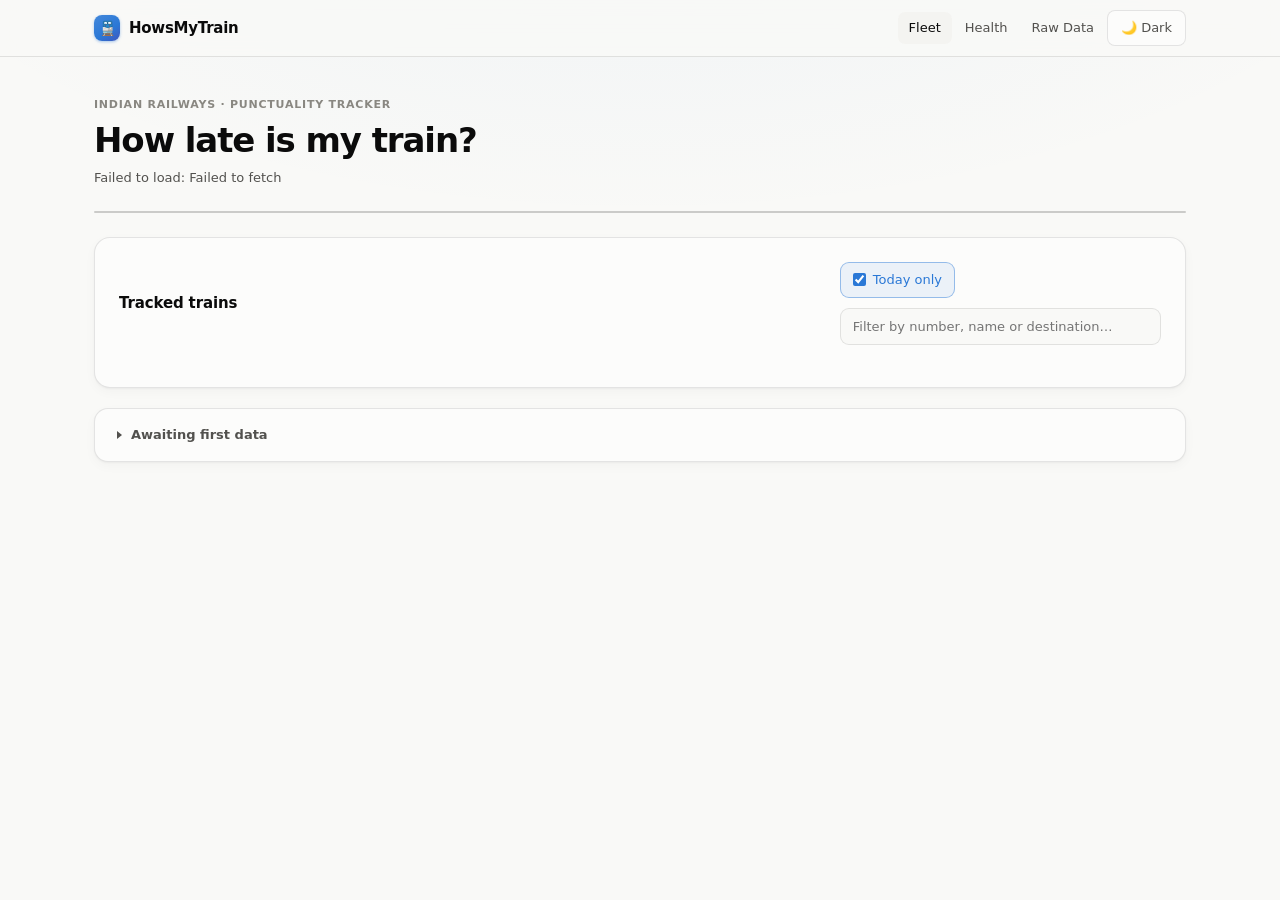
==== commit 03af7ec9: "poller update" ====
--- a/docs/index.html
+++ b/docs/index.html
@@ -7,10 +7,6 @@
 <meta name="theme-color" content="#f9f9f7" media="(prefers-color-scheme: light)">
 <meta name="theme-color" content="#0d0d0d" media="(prefers-color-scheme: dark)">
 <link rel="stylesheet" href="./styles.css">
-<!-- Vendored, not CDN: the cdnjs URL this used to point at 404s, and a
-     dashboard that dies without network access to a third party is worse
-     than a 200KB file in the repo. -->
-<script src="./vendor/chart.umd.min.js"></script>
 <script src="./common.js"></script>
 <style>
   .banner {
@@ -19,7 +15,6 @@
     color: var(--text-secondary); font-size: 13px; line-height: 1.55;
   }
   .table-scroll { overflow-x: auto; }
-  .chart-box { position: relative; height: 300px; }
 </style>
 </head>
 <body>
@@ -67,14 +62,6 @@
         <div class="table-scroll" id="waiting-container"></div>
       </div>
     </details>
-
-    <div class="card">
-      <div class="card-head"><h2>Weekly average delay</h2></div>
-      <div class="chart-box"><canvas id="trend-chart"></canvas></div>
-      <div class="empty-state hidden" id="trend-empty">
-        Not enough data yet — the weekly view needs a few days of polling.
-      </div>
-    </div>
   </main>
 
 <script>
@@ -270,73 +257,6 @@
   wireSort(container);
 }
 
-let chartInstance = null;
-
-function renderTrend(weekly, trains) {
-  const canvas = document.getElementById("trend-chart");
-  const weeks = [...new Set(weekly.map(r => r.iso_week))].sort();
-  if (!weeks.length) {
-    document.getElementById("trend-empty").classList.remove("hidden");
-    canvas.parentElement.classList.add("hidden");
-    return;
-  }
-  document.getElementById("trend-empty").classList.add("hidden");
-  canvas.parentElement.classList.remove("hidden");
-
-  // Only trains that actually have weekly data get a series -- 33 lines would
-  // exhaust the 8 categorical slots and read as noise.
-  const active = trains.filter(t => weekly.some(r => r.train_number === t.train_number)).slice(0, 8);
-
-  const datasets = active.map((t, i) => {
-    const byWeek = Object.fromEntries(
-      weekly.filter(r => r.train_number === t.train_number)
-            .map(r => [r.iso_week, Number(r.avg_delay_minutes)])
-    );
-    return {
-      label: t.train_number,
-      data: weeks.map(w => byWeek[w] ?? null),
-      borderColor: seriesColor(i),
-      backgroundColor: seriesColor(i),
-      borderWidth: 2,
-      pointRadius: 4,
-      pointHoverRadius: 6,
-      pointBackgroundColor: seriesColor(i),
-      pointBorderColor: cssVar("--surface-1"),
-      pointBorderWidth: 2,
-      spanGaps: true,
-      tension: 0.15,
-    };
-  });
-
-  if (chartInstance) chartInstance.destroy();
-  chartInstance = new Chart(canvas.getContext("2d"), {
-    type: "line",
-    data: { labels: weeks, datasets },
-    options: {
-      responsive: true,
-      maintainAspectRatio: false,
-      interaction: { mode: "nearest", intersect: false },
-      plugins: {
-        legend: {
-          display: datasets.length > 1,
-          position: "bottom",
-          labels: { color: cssVar("--text-secondary"), boxWidth: 10, boxHeight: 10, usePointStyle: true },
-        },
-        tooltip: { callbacks: { label: (c) => `${c.dataset.label}: ${c.formattedValue} min avg delay` } },
-      },
-      scales: {
-        x: { grid: { color: cssVar("--gridline") }, ticks: { color: cssVar("--text-muted") } },
-        y: {
-          beginAtZero: true,
-          title: { display: true, text: "Avg delay (minutes)", color: cssVar("--text-muted") },
-          grid: { color: cssVar("--gridline") },
-          ticks: { color: cssVar("--text-muted") },
-        },
-      },
-    },
-  });
-}
-
 function applyFilter() {
   const q = document.getElementById("filter").value.trim().toLowerCase();
   const todayOnly = document.getElementById("today-only").checked;
@@ -380,9 +300,8 @@
     return;
   }
   try {
-    const [summary, weekly, history] = await Promise.all([
+    const [summary, history] = await Promise.all([
       sb("train_summary", "select=*&order=train_number"),
-      sb("weekly_stats", "select=*&order=iso_week"),
       // Per-day delays drive the row sparklines. One small query -- the view
       // already excludes not-started runs.
       sb("daily_delays", "select=train_number,journey_date,delay_minutes&order=journey_date"),
@@ -396,14 +315,6 @@
 
     renderHero(summary);
     applyFilter();   // renders both the fleet and the waiting list
-    try {
-      renderTrend(weekly, allTrains);
-    } catch (chartErr) {
-      console.error(chartErr);
-      const el = document.getElementById("trend-empty");
-      el.textContent = "Chart unavailable: " + chartErr.message;
-      el.classList.remove("hidden");
-    }
     document.getElementById("last-updated").textContent =
       `${allTrains.length} of ${summary.length} trains reporting · updated ${new Date().toLocaleTimeString()}`;
   } catch (err) {
@@ -414,7 +325,7 @@
 
 document.addEventListener("DOMContentLoaded", () => {
   document.getElementById("nav-slot").innerHTML = appbar("fleet");
-  setupTheme(main);
+  setupTheme();
   document.getElementById("filter").addEventListener("input", applyFilter);
   document.getElementById("today-only").addEventListener("change", applyFilter);
   main();
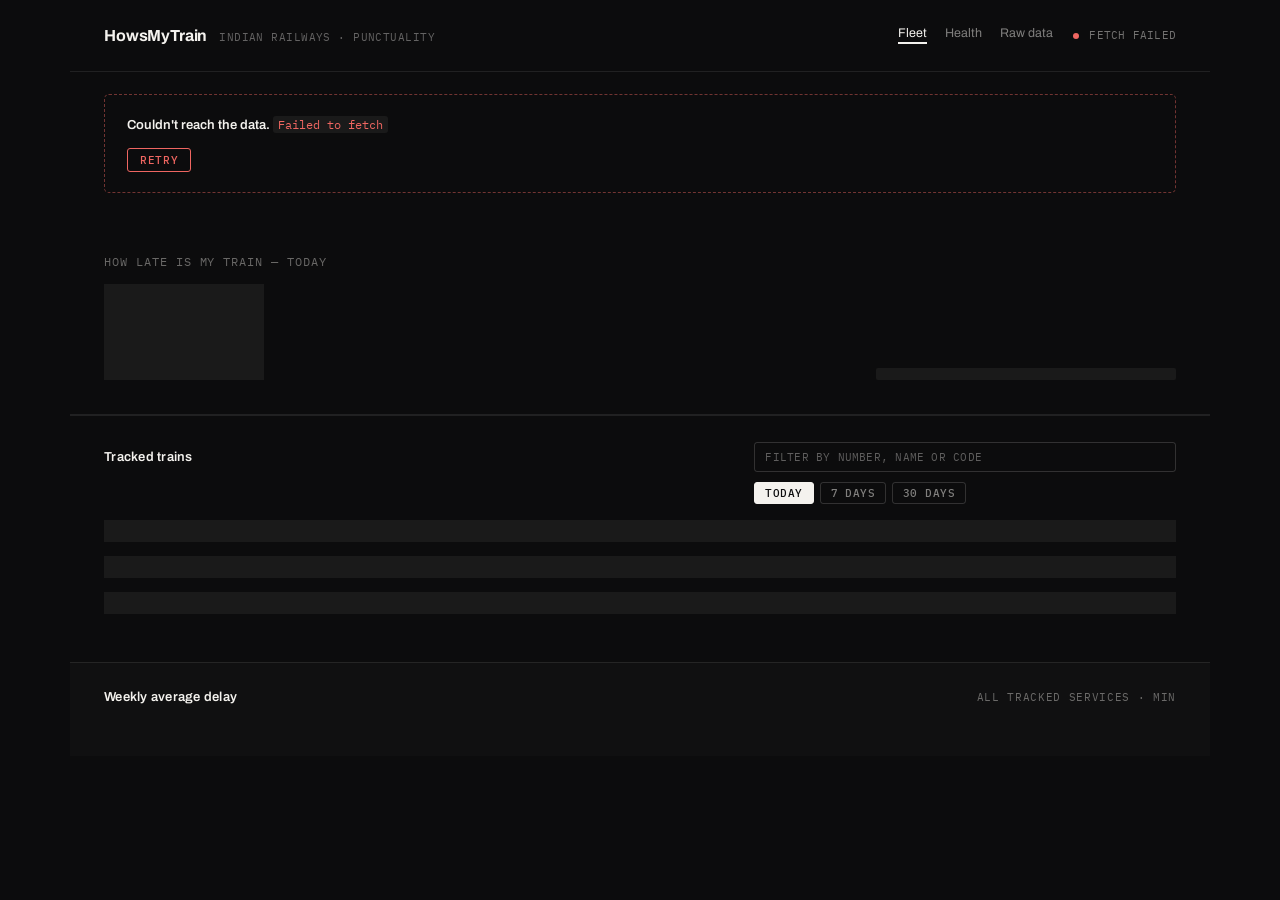
==== commit 95dbcab9: "UI update" ====
--- a/docs/index.html
+++ b/docs/index.html
@@ -4,208 +4,228 @@
 <meta charset="UTF-8">
 <meta name="viewport" content="width=device-width, initial-scale=1.0">
 <title>HowsMyTrain</title>
-<meta name="theme-color" content="#f9f9f7" media="(prefers-color-scheme: light)">
-<meta name="theme-color" content="#0d0d0d" media="(prefers-color-scheme: dark)">
+<meta name="theme-color" content="#0c0c0d">
 <link rel="stylesheet" href="./styles.css">
 <script src="./common.js"></script>
-<style>
-  .banner {
-    background: var(--surface-1); border: 1px solid var(--border);
-    border-radius: 12px; padding: 14px 16px; margin-bottom: 20px;
-    color: var(--text-secondary); font-size: 13px; line-height: 1.55;
-  }
-  .table-scroll { overflow-x: auto; }
-</style>
 </head>
 <body>
+<div class="page">
   <div id="nav-slot"></div>
 
-  <main class="page" id="main" tabindex="-1">
-    <div class="page-head">
-      <div class="eyebrow">Indian Railways · punctuality tracker</div>
-      <h1>How late is my train?</h1>
-      <div class="meta" id="last-updated" role="status" aria-live="polite">Loading…</div>
+  <main id="main" tabindex="-1">
+    <div id="notice"></div>
+
+    <section class="hero-band" id="hero" aria-labelledby="hero-eyebrow">
+      <div>
+        <div class="hero-eyebrow" id="hero-eyebrow">HOW LATE IS MY TRAIN — TODAY</div>
+        <div class="hero-figure"><span class="v sk fig"></span></div>
+      </div>
+      <div class="hero-rail"><div class="sk line"></div></div>
+    </section>
+
+    <section class="band">
+      <div class="band-head">
+        <h2>Tracked trains</h2>
+        <div class="toolbar">
+          <input class="search" id="filter" type="search"
+                 placeholder="FILTER BY NUMBER, NAME OR CODE" aria-label="Filter trains">
+          <div class="range" role="group" aria-label="Aggregation range">
+            <button type="button" data-range="today" aria-pressed="true">TODAY</button>
+            <button type="button" data-range="7d" aria-pressed="false">7 DAYS</button>
+            <button type="button" data-range="30d" aria-pressed="false">30 DAYS</button>
+          </div>
+        </div>
+      </div>
+      <div class="states" id="states"></div>
+      <div class="reg" id="reg">
+        <div class="sk row"></div><div class="sk row"></div><div class="sk row"></div>
+      </div>
+      <div id="awaiting"></div>
+    </section>
+
+    <section class="band raised" id="week-band">
+      <div class="band-head">
+        <h2>Weekly average delay</h2>
+        <span class="label">ALL TRACKED SERVICES · MIN</span>
+      </div>
+      <div id="week"></div>
+    </section>
+  </main>
+</div>
+
+<script>
+// Supabase access, the delay scale, formatting and schedule helpers all live
+// in common.js.
+
+const WINDOW_DAYS = 30;          // widest range the toggle offers
+const REFRESH_MS = 5 * 60 * 1000;
+
+let summary = [];                // train_summary rows
+let byTrain = {};                // train_number -> { 'YYYY-MM-DD': delay }
+let range = "today";
+let stateFilter = null;          // null | 'running' | 'done' | 'before'
+
+const todayKey = () => isoDate(new Date());
+
+/** The last N calendar dates ending today, oldest first. */
+function lastDays(n) {
+  const out = [];
+  for (let i = n - 1; i >= 0; i--) {
+    const d = new Date();
+    d.setDate(d.getDate() - i);
+    out.push(isoDate(d));
+  }
+  return out;
+}
+
+const mean = (xs) => (xs.length ? xs.reduce((a, b) => a + b, 0) / xs.length : null);
+
+// ---------------------------------------------------------------------------
+// Rows for the selected range
+//
+// TODAY keeps every service scheduled to arrive today even before its poll
+// lands -- a train that hasn't reported yet is a different fact from one that
+// isn't running, and collapsing the two is what makes a sparse dashboard lie.
+// The wider ranges show only what was actually observed.
+// ---------------------------------------------------------------------------
+function rowsFor(range) {
+  const window = range === "today" ? [todayKey()] : lastDays(range === "7d" ? 7 : 30);
+  const now = new Date();
+
+  return summary.map(t => {
+    const hist = byTrain[t.train_number] || {};
+    const seen = window.map(d => hist[d]).filter(v => v !== null && v !== undefined);
+    const delay = range === "today" ? (seen.length ? seen[seen.length - 1] : null)
+                                    : (seen.length ? Math.round(mean(seen)) : null);
+    return { t, delay, observed: seen.length, state: journeyState(t, now) };
+  }).filter(r =>
+    range === "today"
+      ? r.t.journeys_observed > 0 && arrivesOn(r.t, now)
+      : r.observed > 0
+  ).sort((a, b) => {
+    // Worst first; a service still awaiting today's poll sinks to the bottom
+    // rather than posing as punctual.
+    if (a.delay === null) return b.delay === null ? 0 : 1;
+    if (b.delay === null) return -1;
+    return b.delay - a.delay;
+  });
+}
+
+// ---------------------------------------------------------------------------
+// Hero -- always today, whatever the list is aggregating
+// ---------------------------------------------------------------------------
+function renderHero() {
+  const today = todayKey();
+  const todayDelay = (t) => (byTrain[t.train_number] || {})[today];
+  const scheduled = summary.filter(t => arrivesOn(t, new Date()));
+  const observed = scheduled
+    .map(t => ({ t, delay: todayDelay(t) }))
+    .filter(x => x.delay !== null && x.delay !== undefined);
+
+  const avg = observed.length ? Math.round(mean(observed.map(x => x.delay))) : null;
+  const onTime = observed.filter(x => band(x.delay).cls === "good").length;
+  const worst = observed.reduce((w, x) => (w && w.delay >= x.delay ? w : x), null);
+
+  // Same-day comparison against the trailing week, excluding today so the
+  // baseline isn't partly the number it's being compared with.
+  const prior = lastDays(8).slice(0, 7)
+    .flatMap(d => summary.map(t => (byTrain[t.train_number] || {})[d]))
+    .filter(v => v !== null && v !== undefined);
+  const weekAvg = prior.length ? mean(prior) : null;
+  const delta = avg !== null && weekAvg !== null ? Math.round(avg - weekAvg) : null;
+
+  const note = !observed.length
+    ? "Not enough data yet — the weekly view needs a few days of polling."
+    : [
+        `Across ${observed.length} tracked service${observed.length === 1 ? "" : "s"} polled since midnight.`,
+        // "On time" is the DB's <= 10 min rule, so don't claim "to the minute".
+        onTime ? `${onTime} ran on time.` : null,
+        worst && worst.delay > 120 ? "One is over two hours down." : null,
+      ].filter(Boolean).join(" ");
+
+  document.getElementById("hero").innerHTML = `
+    <div>
+      <div class="hero-eyebrow" id="hero-eyebrow">HOW LATE IS MY TRAIN — TODAY</div>
+      <div class="hero-figure">
+        <span class="v">${avg === null ? "—" : avg}</span>
+        ${avg === null ? "" : `<span class="u">min late, on average</span>`}
+      </div>
+      <p class="hero-note">${esc(note)}</p>
     </div>
-
-    <div class="banner hidden" id="config-banner">
-      <strong>Not configured yet.</strong> Set <code>SUPABASE_URL</code> and
-      <code>SUPABASE_ANON_KEY</code> at the top of the script in
-      <code>docs/index.html</code>. Both are safe to commit — the anon key is
-      public by design and row-level security restricts it to read-only.
-    </div>
-
-    <div class="hero" id="hero"></div>
-
-    <div class="card">
-      <div class="card-head">
-        <h2 id="fleet-heading">Tracked trains</h2>
-        <div class="toolbar">
-          <label class="check">
-            <input type="checkbox" id="today-only" checked>
-            Today only
-          </label>
-          <input type="search" id="filter" placeholder="Filter by number, name or destination…" aria-label="Filter trains">
-        </div>
-      </div>
-      <div class="jrny-legend" id="fleet-legend"></div>
-      <div class="table-scroll" id="fleet-container"></div>
-    </div>
-
-    <details class="waiting">
-      <summary id="waiting-summary">Awaiting first data</summary>
-      <div class="waiting-body">
-        <p class="waiting-note">
-          Tracked and scheduled, but no usable journey recorded yet. A train
-          only produces a row when it's polled while actually running — so
-          sparse services (some run one day a week) can sit here for days.
-        </p>
-        <div class="table-scroll" id="waiting-container"></div>
-      </div>
-    </details>
-  </main>
-
-<script>
-// Supabase access, formatting and schedule helpers live in common.js.
-
-let allTrains = [];      // train_summary rows that have at least one journey
-let waitingTrains = [];  // tracked but nothing recorded yet
-let historyBy = {};      // train_number -> [delay per journey_date, oldest first]
-let sortKey = "avg_delay_minutes";
-let sortDir = -1;        // worst-first is the useful default
-let stateFilter = null;  // null | "running" | "done" | "before" -- set by the legend
-
-// null/undefined always sink to the bottom regardless of direction -- "no
-// data" is not a value and shouldn't win either end of the sort.
-function sorted(list) {
-  return [...list].sort((a, b) => {
-    const x = a[sortKey], y = b[sortKey];
-    const xe = x === null || x === undefined, ye = y === null || y === undefined;
-    if (xe && ye) return 0;
-    if (xe) return 1;
-    if (ye) return -1;
-    if (typeof x === "string" || typeof y === "string") {
-      return String(x).localeCompare(String(y)) * sortDir;
-    }
-    return (x - y) * sortDir;
-  });
-}
-
-// A real <button> inside the <th>: keyboard activation, focus ring and the
-// accessible role all come free, and aria-sort lives on the cell where
-// assistive tech expects it.
-function sortHeader(label, key, numeric) {
-  const active = sortKey === key;
-  const arrow = active ? (sortDir === 1 ? "↑" : "↓") : "";
-  const sort = active ? (sortDir === 1 ? "ascending" : "descending") : "none";
-  return `<th class="${numeric ? "num " : ""}sortable${active ? " active" : ""}" aria-sort="${sort}">
-    <button type="button" class="sort-btn" data-key="${key}" data-numeric="${numeric ? 1 : 0}">
-      ${label}<span class="sort-arrow" aria-hidden="true">${arrow}</span>
-    </button></th>`;
-}
-
-function wireSort(container) {
-  container.querySelectorAll("button.sort-btn").forEach(btn => {
-    btn.addEventListener("click", () => {
-      const key = btn.dataset.key;
-      // Re-clicking a column flips it; a new column starts descending for
-      // numbers (worst first) and ascending for text.
-      if (sortKey === key) sortDir = -sortDir;
-      else { sortKey = key; sortDir = btn.dataset.numeric === "1" ? -1 : 1; }
-      applyFilter();
-    });
-  });
-}
-
-function renderHero(trains) {
-  const withData = trains.filter(t => t.journeys_observed > 0);
-  const delays = withData.map(t => t.avg_delay_minutes).filter(v => v !== null);
-  const journeys = trains.reduce((a, t) => a + (t.journeys_observed || 0), 0);
-  const fleetAvg = delays.length ? Math.round(delays.reduce((a, b) => a + b, 0) / delays.length) : null;
-  const onTime = withData.filter(t => (t.avg_delay_minutes ?? 99) <= 10).length;
-
-  const onTimePct = withData.length ? Math.round(100 * onTime / withData.length) : null;
-
-  // Each hero cell gets a categorical hue in fixed order (identity of the
-  // measure), except the two that carry a judgement -- those wear status ink.
-  const stats = [
-    ["Trains tracked", trains.length, "", `${withData.length} with data so far`,
-      "--series-1", ""],
-    ["Journeys recorded", journeys, "", journeys ? "one per train per day" : "waiting on first poll",
-      "--series-7", ""],
-    ["Fleet average", fleetAvg === null ? "–" : fleetAvg, fleetAvg === null ? "" : "min",
-      "across trains with data", "--series-2", fleetAvg === null ? "" : band(fleetAvg).cls],
-    ["Running on time", onTimePct === null ? "–" : onTimePct, onTimePct === null ? "" : "%",
-      "average delay ≤ 10 min", "--series-3",
-      onTimePct === null ? "" : (onTimePct >= 70 ? "good" : onTimePct >= 40 ? "warn" : "bad")],
-  ];
-
-  document.getElementById("hero").innerHTML = stats.map(([k, v, unit, d, hue, tone]) => `
-    <div class="stat" style="--accent: var(${hue})">
-      <div class="k">${k}</div>
-      <div class="v ${tone}">${v}${unit ? `<span class="unit">${unit}</span>` : ""}</div>
-      <div class="d">${d}</div>
-    </div>`).join("");
-}
-
-function renderWaiting(trains, todayOnly) {
-  document.getElementById("waiting-summary").textContent =
-    `Awaiting first data — ${trains.length} train${trains.length === 1 ? "" : "s"}${todayOnly ? " scheduled today" : ""}`;
-
-  const container = document.getElementById("waiting-container");
-  if (!trains.length) {
-    container.innerHTML = `<div class="empty-state">${
-      todayOnly ? "Every train scheduled today has recorded a journey."
-                : "Every tracked train has recorded at least one journey."
-    }</div>`;
-    return;
-  }
-  container.innerHTML = `
-    <table class="fleet tabular">
-      <thead><tr>
-        <th>Train</th><th>Route &amp; time</th><th>Runs on</th><th>Last checked</th>
-      </tr></thead>
-      <tbody>${trains.map(t => {
-        const j = journeyState(t);
-        const href = `./train.html?train=${encodeURIComponent(t.train_number)}`;
-        return `
-        <tr data-href="${href}"${j ? ` class="j-${j.key}"` : ""}>
-          <td class="cell-train">
-            <a href="${href}" class="t-num">${esc(t.train_number)}</a>
-            <span class="t-name">${esc(t.name || "—")}</span>
-          </td>
-          ${scheduleCell(t, j)}
-          <td data-label="Runs on">${runDaysDots(t.run_days)}</td>
-          <td class="dim" data-label="Last checked">${t.updated_at ? new Date(t.updated_at).toLocaleDateString() : "never"}</td>
-        </tr>`;
-      }).join("")}</tbody>
-    </table>`;
-  wireRows(container);
-}
-
-// The swatches are also the key: a colour on a row means nothing until this
-// says what it means. Empty (and hidden) when nothing is running today.
-//
-// They double as the journey-state filter -- clicking one narrows the table to
-// those trains, clicking it again clears it. Counts are of the search/today
-// scope only, never of the state selection, so the other two stay reachable
-// instead of collapsing to zero once one is picked.
-function renderLegend(rows) {
+    <div class="hero-rail">
+      <div class="rail-row lead">
+        <span class="k">ON TIME</span>
+        <span class="v">${observed.length ? `${onTime} / ${observed.length}` : "—"}</span>
+      </div>
+      <div class="strip" role="img"
+           aria-label="${observed.length ? `${onTime} of ${observed.length} services on time today` : "No services polled yet today"}">
+        ${scheduled.map(t => {
+          const d = todayDelay(t);
+          return `<i class="${d !== null && d !== undefined && band(d).cls === "good" ? "on" : ""}"></i>`;
+        }).join("")}
+      </div>
+      <div class="rail-row spaced">
+        <span class="k">WORST TODAY</span>
+        <span class="v" style="color:${worst ? scaleOf(worst.delay) : "var(--text-3)"}">
+          ${worst ? `${esc(worst.t.train_number)} · ${fmtDelay(worst.delay)}` : "—"}</span>
+      </div>
+      <div class="rail-row">
+        <span class="k">VS 7-DAY AVG</span>
+        <span class="v" style="color:${delta === null ? "var(--text-3)" : delta <= 0 ? "var(--ontime)" : "var(--severe)"}">
+          ${delta === null ? "—" : `${delta <= 0 ? "−" : "+"}${Math.abs(delta)} min`}</span>
+      </div>
+      <div class="rail-row">
+        <span class="k">POLLED</span>
+        <span class="v">${observed.length} of ${scheduled.length}</span>
+      </div>
+    </div>`;
+}
+
+// ---------------------------------------------------------------------------
+// Register
+// ---------------------------------------------------------------------------
+
+/**
+ * Seven fixed slots ending today. A day the service didn't run keeps its slot
+ * as a floor tick: dropping it would slide the other six along and quietly
+ * describe a different week.
+ */
+function sparkbars(trainNo) {
+  const hist = byTrain[trainNo] || {};
+  const week = lastDays(7).map(d => hist[d]);
+  const max = Math.max(...week.filter(v => v != null), 1);
+  return `<span class="spark" aria-hidden="true">${week.map(v =>
+    v === null || v === undefined
+      ? `<i class="gap"></i>`
+      : `<i style="height:${Math.max(6, Math.round(100 * v / max))}%;--bar:${scaleOf(v)}"></i>`
+  ).join("")}</span>`;
+}
+
+const STATE_LABEL = { running: "EN ROUTE", done: "COMPLETED", before: "NOT STARTED" };
+
+/**
+ * Journey-state filter.
+ *
+ * Counts come from the pre-state scope, never from the state selection, so
+ * picking one doesn't collapse the other two to zero and strand you there.
+ * Only rendered for TODAY: journeyState() is null for anything not running
+ * today, so in the wider ranges every count would be zero.
+ */
+function renderStates(rows) {
+  const el = document.getElementById("states");
+  if (range !== "today") { el.innerHTML = ""; return; }
+
   const counts = { running: 0, done: 0, before: 0 };
-  for (const t of rows) {
-    const j = journeyState(t);
-    if (j) counts[j.key]++;
-  }
-  const legend = document.getElementById("fleet-legend");
-  legend.innerHTML =
-    counts.running + counts.done + counts.before === 0 ? "" :
+  for (const r of rows) if (r.state) counts[r.state.key]++;
+
+  el.innerHTML = counts.running + counts.done + counts.before === 0 ? "" :
     ["running", "done", "before"].map(k => `
-      <button type="button" class="jl ${k}" data-state="${k}"
+      <button type="button" class="${k}" data-state="${k}"
               aria-pressed="${stateFilter === k}">
-        <i aria-hidden="true"></i>${counts[k]} ${JOURNEY_STATES[k].toLowerCase()}
-      </button>`
-    ).join("");
-
-  legend.querySelectorAll("button.jl").forEach(btn => {
+        <i aria-hidden="true"></i>${counts[k]} ${STATE_LABEL[k]}
+      </button>`).join("");
+
+  el.querySelectorAll("button").forEach(btn => {
     btn.addEventListener("click", () => {
       stateFilter = stateFilter === btn.dataset.state ? null : btn.dataset.state;
       applyFilter();
@@ -213,122 +233,186 @@
   });
 }
 
-function renderFleet(trains) {
-  const container = document.getElementById("fleet-container");
-  if (!trains.length) {
-    container.innerHTML = `<div class="empty-state">${
-      allTrains.length
-        ? "No trains match that filter."
-        : "No journeys recorded yet — every tracked train is in the list below."
+function renderRows(rows) {
+  const reg = document.getElementById("reg");
+  if (!rows.length) {
+    reg.innerHTML = `<div class="empty-state">${
+      summary.length
+        ? "No tracked service matches that filter for this range."
+        : "No journeys recorded yet — every tracked service is listed below."
     }</div>`;
     return;
   }
-  container.innerHTML = `
-    <table class="fleet tabular">
-      <thead><tr>
-        ${sortHeader("Train", "train_number", false)}
-        ${sortHeader("Route &amp; time", "scheduled_arrival", false)}
-        <th>Runs on</th>
-        ${sortHeader("Avg delay", "avg_delay_minutes", true)}
-        <th>Trend</th>
-        ${sortHeader("On time", "on_time_pct", true)}
-        ${sortHeader("Days", "journeys_observed", true)}
-      </tr></thead>
-      <tbody>${trains.map(t => {
-        const b = band(t.avg_delay_minutes);
-        const j = journeyState(t);
-        const href = `./train.html?train=${encodeURIComponent(t.train_number)}`;
-        return `
-        <tr data-href="${href}"${j ? ` class="j-${j.key}"` : ""}>
-          <td class="cell-train">
-            <a href="${href}" class="t-num">${esc(t.train_number)}</a>
-            <span class="t-name">${esc(t.name || "—")}</span>
-          </td>
-          ${scheduleCell(t, j)}
-          <td data-label="Runs on">${runDaysDots(t.run_days)}</td>
-          <td class="num ${t.avg_delay_minutes === null ? "" : "d-" + b.cls}" data-label="Avg delay" title="${b.text}">${t.avg_delay_minutes === null ? '<span class="dim">–</span>' : Math.round(t.avg_delay_minutes) + " min"}</td>
-          <td data-label="Trend" class="spark-cell ${b.cls}">${sparkline(historyBy[t.train_number] || [])}</td>
-          <td class="num" data-label="On time">${t.on_time_pct === null ? '<span class="dim">–</span>' : t.on_time_pct + "%"}</td>
-          <td class="num" data-label="Days">${t.journeys_observed}</td>
-        </tr>`;
-      }).join("")}</tbody>
-    </table>`;
-  wireRows(container);
-  wireSort(container);
-}
+
+  const multi = range !== "today";
+  reg.innerHTML = `
+    <div class="reg-head" aria-hidden="true">
+      <span>NO.</span><span>SERVICE</span><span>ROUTE &amp; TIMETABLE</span>
+      <span style="text-align:right">${multi ? "AVG ARR" : "ACTUAL"}</span>
+      <span style="text-align:right">${multi ? "AVG DELAY" : "DELAY"}</span>
+      <span style="text-align:right">LAST 7 DAYS</span>
+    </div>
+    ${rows.map(({ t, delay, observed, state }) => {
+      const actual = delay === null ? "—" : shiftTime(t.scheduled_arrival, delay);
+      const meta = multi
+        ? `${observed} RUN${observed === 1 ? "" : "S"}`
+        : (state ? STATE_LABEL[state.key] : "NOT RUNNING TODAY");
+
+      return `
+      <a class="reg-row" href="./train.html?train=${encodeURIComponent(t.train_number)}"
+         style="--scale:${scaleOf(delay)}">
+        <span class="r-no">${esc(t.train_number)}</span>
+        <span class="r-svc">
+          <span class="r-name">${esc(t.name || "—")}</span>
+          <span class="r-meta">${meta}</span>
+        </span>
+        <span class="r-sched cell-sched">${scheduleStack(t, multi ? null : state)}</span>
+        <span class="r-actual">${actual}</span>
+        <span class="r-delay ${delay === null ? "none" : delay <= 0 ? "zero" : ""}"
+              title="${multi ? `Mean of ${observed} observed journeys` : band(delay).text}">${fmtDelay(delay)}</span>
+        ${sparkbars(t.train_number)}
+      </a>`;
+    }).join("")}`;
+}
+
+function renderAwaiting() {
+  // Never-observed services only. A train that ran yesterday but hasn't been
+  // polled today is not "awaiting first data" -- it's in the list above with
+  // an empty delay, which is the honest place for it.
+  const waiting = summary.filter(t => !t.journeys_observed);
+  const el = document.getElementById("awaiting");
+  if (!waiting.length) { el.innerHTML = ""; return; }
+
+  el.innerHTML = `
+    <div class="awaiting">
+      <div>
+        <h3>Awaiting first data</h3>
+        <div class="count">${waiting.length} SERVICE${waiting.length === 1 ? "" : "S"}</div>
+      </div>
+      <div>
+        <p>Tracked and scheduled, but no usable journey recorded yet. A train
+        only produces a row when it's polled while actually running — sparse
+        services can sit here for days.</p>
+        <div class="chips">${waiting.map(t => `
+          <a class="chip" href="./train.html?train=${encodeURIComponent(t.train_number)}"
+            >${esc(t.train_number)} · ${esc(runDaysText(t.run_days))}</a>`).join("")}</div>
+      </div>
+    </div>`;
+}
+
+function renderWeek() {
+  const days = lastDays(7);
+  const today = todayKey();
+  const vals = days.map(d => {
+    const xs = summary.map(t => (byTrain[t.train_number] || {})[d])
+                      .filter(v => v !== null && v !== undefined);
+    return xs.length ? Math.round(mean(xs)) : null;
+  });
+
+  if (!vals.some(v => v !== null)) {
+    document.getElementById("week").innerHTML =
+      `<div class="empty-state">Not enough data yet — the weekly view needs a few days of polling.</div>`;
+    return;
+  }
+
+  const max = Math.max(...vals.filter(v => v !== null), 1);
+  const worst = Math.max(...vals.filter(v => v !== null));
+
+  document.getElementById("week").innerHTML = `
+    <div class="week bars">${days.map((d, i) => {
+      const v = vals[i];
+      const cls = d === today ? "today" : v !== null && v === worst ? "worst" : "";
+      return `<div class="${cls}">
+        <span>${v === null ? "—" : v}</span>
+        <i style="height:${v === null ? 0 : Math.max(2, Math.round(100 * v / max))}%"></i>
+      </div>`;
+    }).join("")}</div>
+    <div class="week days">${days.map(d => {
+      const isToday = d === today;
+      const name = new Date(d + "T12:00").toLocaleDateString("en-GB", { weekday: "short" }).toUpperCase();
+      return `<span class="${isToday ? "today" : ""}">${isToday ? "TODAY" : name}</span>`;
+    }).join("")}</div>`;
+}
+
+// ---------------------------------------------------------------------------
 
 function applyFilter() {
   const q = document.getElementById("filter").value.trim().toLowerCase();
-  const todayOnly = document.getElementById("today-only").checked;
-  const today = new Date();
-
-  // arrivesOn() treats an unknown schedule as "yes" -- which is right here:
-  // the poller will check those trains too, precisely to learn their days.
-  const scoped = (list) => list.filter(t =>
-    (!todayOnly || arrivesOn(t, today)) &&
-    (!q || [t.train_number, t.name, t.source_code, t.destination_code]
-      .some(v => String(v ?? "").toLowerCase().includes(q)))
-  );
-
-  const fleet = scoped(allTrains);
-  const waiting = scoped(waitingTrains);
-
-  // Legend counts come from the pre-state scope, so picking one state doesn't
-  // zero out the other two and strand you there.
-  renderLegend([...fleet, ...waiting]);
-
-  // journeyState() is null for anything not running today, which is the right
-  // answer here: a train with no state today belongs to none of the three.
-  const byState = (list) =>
-    stateFilter ? list.filter(t => (journeyState(t) || {}).key === stateFilter) : list;
-  const shownFleet = byState(fleet);
-  const shownWaiting = byState(waiting);
-
-  document.getElementById("fleet-heading").textContent =
-    stateFilter ? `${JOURNEY_STATES[stateFilter]} — ${shownFleet.length + shownWaiting.length} trains`
-    : todayOnly ? `Scheduled today — ${fleet.length + waiting.length} trains`
-    : `All tracked trains — ${allTrains.length + waitingTrains.length}`;
-
-  renderFleet(sorted(shownFleet));
-  renderWaiting(shownWaiting, todayOnly);
-}
-
-async function main() {
+  const scoped = rowsFor(range).filter(({ t }) =>
+    !q || [t.train_number, t.name, t.source_code, t.destination_code]
+      .some(v => String(v ?? "").toLowerCase().includes(q)));
+
+  // Tabs count the search scope, before the state selection is applied.
+  renderStates(scoped);
+  renderRows(stateFilter && range === "today"
+    ? scoped.filter(r => r.state && r.state.key === stateFilter)
+    : scoped);
+}
+
+function notice(html, cls = "") {
+  document.getElementById("notice").innerHTML = `<div class="notice ${cls}">${html}</div>`;
+}
+
+async function load() {
   if (!configured()) {
-    document.getElementById("config-banner").classList.remove("hidden");
-    document.getElementById("last-updated").textContent = "Awaiting Supabase config";
+    notice(`<strong>Not configured yet.</strong> Set <code>SUPABASE_URL</code> and
+      <code>SUPABASE_ANON_KEY</code> at the top of <code>docs/common.js</code>. Both are
+      safe to commit — the anon key is public by design and row-level security
+      restricts it to read-only.`);
+    setPolled(null, "NOT CONFIGURED");
     return;
   }
+
+  const since = new Date();
+  since.setDate(since.getDate() - WINDOW_DAYS);
   try {
-    const [summary, history] = await Promise.all([
+    const [rows, hist, runs] = await Promise.all([
       sb("train_summary", "select=*&order=train_number"),
-      // Per-day delays drive the row sparklines. One small query -- the view
-      // already excludes not-started runs.
-      sb("daily_delays", "select=train_number,journey_date,delay_minutes&order=journey_date"),
+      sb("daily_delays",
+         `select=train_number,journey_date,delay_minutes&journey_date=gte.${isoDate(since)}&order=journey_date`),
+      // The heartbeat, not the last poll, says the scheduler is alive: most
+      // runs correctly find nothing due and write no poll row at all.
+      sb("poller_runs", "select=ran_at&order=ran_at.desc&limit=1").catch(() => []),
     ]);
 
-    historyBy = {};
-    for (const r of history) (historyBy[r.train_number] ||= []).push(r.delay_minutes);
-
-    allTrains = summary.filter(t => t.journeys_observed > 0);
-    waitingTrains = summary.filter(t => !t.journeys_observed);
-
-    renderHero(summary);
-    applyFilter();   // renders both the fleet and the waiting list
-    document.getElementById("last-updated").textContent =
-      `${allTrains.length} of ${summary.length} trains reporting · updated ${new Date().toLocaleTimeString()}`;
+    summary = rows;
+    byTrain = {};
+    for (const r of hist) (byTrain[r.train_number] ||= {})[r.journey_date] = r.delay_minutes;
+
+    document.getElementById("notice").innerHTML = "";
+    renderHero();
+    applyFilter();
+    renderAwaiting();
+    renderWeek();
+    setPolled(runs.length ? new Date(runs[0].ran_at) : null);
   } catch (err) {
     console.error(err);
-    document.getElementById("last-updated").textContent = "Failed to load: " + err.message;
+    // The table name is in the message sb() throws; showing it turns "failed
+    // to load" into something a maintainer can act on.
+    notice(`<strong>Couldn't reach the data.</strong> <code>${esc(err.message)}</code>
+      <br><button type="button" class="retry" id="retry">RETRY</button>`, "error");
+    document.getElementById("retry").addEventListener("click", load);
+    setPolled(null, "FETCH FAILED");
   }
 }
 
 document.addEventListener("DOMContentLoaded", () => {
   document.getElementById("nav-slot").innerHTML = appbar("fleet");
-  setupTheme();
   document.getElementById("filter").addEventListener("input", applyFilter);
-  document.getElementById("today-only").addEventListener("change", applyFilter);
-  main();
+
+  document.querySelectorAll(".range button").forEach(btn => {
+    btn.addEventListener("click", () => {
+      range = btn.dataset.range;
+      document.querySelectorAll(".range button").forEach(b =>
+        b.setAttribute("aria-pressed", String(b === btn)));
+      applyFilter();
+    });
+  });
+
+  load();
+  // The header carries the poll time so a stale view is never mistaken for a
+  // live one; refreshing on a timer is what keeps that stamp meaningful.
+  setInterval(load, REFRESH_MS);
 });
 </script>
 </body>
--- a/docs/styles.css
+++ b/docs/styles.css
@@ -1,118 +1,164 @@
-/* HowsMyTrain -- dashboard styles.
-   Palette + roles follow the project's dataviz conventions: categorical hues
-   in fixed order, text always in ink tokens (never series color), hairline
-   recessive gridlines.
-
-   Token names are load-bearing: the charts read --series-*, --gridline,
-   --surface-1 and --text-* at runtime via getComputedStyle. Rename with care. */
+/* HowsMyTrain -- departure-board register.
+   Implements design_handoff_punctuality_dashboard, option 1a ("Ledger").
+
+   Two typefaces with fixed jobs: Archivo for names and prose, IBM Plex Mono
+   for every number, code, timestamp and all-caps label, so minutes align down
+   a column. Separation comes from hairlines and surface steps -- there are no
+   shadows and no card borders inside the dark shell.
+
+   The delay scale is the only chromatic element on the page. Its four steps
+   share lightness and chroma and differ only in hue, so no step shouts louder
+   than the others.
+
+   Token names are load-bearing: train.html's charts read --series-1,
+   --gridline, --surface-1 and --text-* at runtime via getComputedStyle, which
+   returns the *specified* value for an unregistered custom property -- so the
+   legacy aliases below must hold literal colours, never var() references. */
 
 /* Self-hosted so the page has no external dependency and renders identically
-   offline. Variable weight 400-800 in one 48KB file. */
+   offline. Latin subsets only; Archivo ships as one variable file. */
 @font-face {
-  font-family: "Inter";
+  font-family: "Archivo";
   font-style: normal;
-  font-weight: 400 800;
+  font-weight: 400 700;
   font-display: swap;
-  src: url("./vendor/inter-latin.woff2") format("woff2");
+  src: url("./vendor/archivo-latin.woff2") format("woff2");
   unicode-range: U+0000-00FF, U+0131, U+0152-0153, U+02BB-02BC, U+02C6, U+02DA,
-                 U+02DC, U+0304, U+0308, U+0329, U+2000-206F, U+2074, U+20AC,
-                 U+2122, U+2191, U+2193, U+2212, U+2215, U+FEFF, U+FFFD;
+                 U+02DC, U+0304, U+0308, U+0329, U+2000-206F, U+20AC, U+2122,
+                 U+2191, U+2193, U+2212, U+2215, U+FEFF, U+FFFD;
+}
+
+@font-face {
+  font-family: "IBM Plex Mono";
+  font-style: normal;
+  font-weight: 400;
+  font-display: swap;
+  src: url("./vendor/plexmono-400-latin.woff2") format("woff2");
+  unicode-range: U+0000-00FF, U+0131, U+0152-0153, U+02BB-02BC, U+02C6, U+02DA,
+                 U+02DC, U+0304, U+0308, U+0329, U+2000-206F, U+20AC, U+2122,
+                 U+2191, U+2193, U+2212, U+2215, U+FEFF, U+FFFD;
+}
+
+@font-face {
+  font-family: "IBM Plex Mono";
+  font-style: normal;
+  font-weight: 500;
+  font-display: swap;
+  src: url("./vendor/plexmono-500-latin.woff2") format("woff2");
+  unicode-range: U+0000-00FF, U+0131, U+0152-0153, U+02BB-02BC, U+02C6, U+02DA,
+                 U+02DC, U+0304, U+0308, U+0329, U+2000-206F, U+20AC, U+2122,
+                 U+2191, U+2193, U+2212, U+2215, U+FEFF, U+FFFD;
+}
+
+@font-face {
+  font-family: "IBM Plex Mono";
+  font-style: normal;
+  font-weight: 600;
+  font-display: swap;
+  src: url("./vendor/plexmono-600-latin.woff2") format("woff2");
+  unicode-range: U+0000-00FF, U+0131, U+0152-0153, U+02BB-02BC, U+02C6, U+02DA,
+                 U+02DC, U+0304, U+0308, U+0329, U+2000-206F, U+20AC, U+2122,
+                 U+2191, U+2193, U+2212, U+2215, U+FEFF, U+FFFD;
 }
 
 :root {
-  color-scheme: light;
-  --surface-1: #fcfcfb;
-  --surface-2: #f4f4f1;          /* recessed: table headers, inset rows */
-  --page-plane: #f9f9f7;
-  --text-primary: #0b0b0b;
-  --text-secondary: #52514e;
-  --text-muted: #898781;
-  --gridline: #e1e0d9;
-  --baseline: #c3c2b7;
-  --border: rgba(11, 11, 11, 0.10);
-  --success-text: #006300;
-  --shadow: 0 1px 2px rgba(11, 11, 11, 0.04), 0 4px 12px rgba(11, 11, 11, 0.03);
-  --hover-tint: rgba(11, 11, 11, 0.025);
-
-  --series-1: #2a78d6; /* blue */
-  --series-2: #eb6834; /* orange */
-  --series-3: #1baf7a; /* aqua */
-  --series-4: #eda100; /* yellow */
-  --series-5: #e87ba4; /* magenta */
-  --series-6: #008300; /* green */
-  --series-7: #4a3aa7; /* violet */
-  --series-8: #e34948; /* red */
-
-  --status-good: #0ca30c;
-  --status-warning: #fab219;
-  --status-serious: #ec835a;
-  --status-critical: #d03b3b;
-}
-
-@media (prefers-color-scheme: dark) {
-  :root:where(:not([data-theme="light"])) {
-    color-scheme: dark;
-    --surface-1: #1a1a19;
-    --surface-2: #222221;
-    --page-plane: #0d0d0d;
-    --text-primary: #ffffff;
-    --text-secondary: #c3c2b7;
-    --text-muted: #898781;
-    --gridline: #2c2c2a;
-    --baseline: #383835;
-    --border: rgba(255, 255, 255, 0.10);
-    --success-text: #0ca30c;
-    --shadow: none;
-    --hover-tint: rgba(255, 255, 255, 0.035);
-
-    --series-1: #3987e5;
-    --series-2: #d95926;
-    --series-3: #199e70;
-    --series-4: #c98500;
-    --series-5: #d55181;
-    --series-6: #008300;
-    --series-7: #9085e9;
-    --series-8: #e66767;
+  color-scheme: dark;
+
+  --bg: #0c0c0d;
+  --bg-raised: #101011;
+  --surface: #141415;
+
+  --text: #f4f2ee;
+  --text-2: rgba(244, 242, 238, 0.50);
+  --text-3: rgba(244, 242, 238, 0.36);
+  --text-label: rgba(244, 242, 238, 0.40);
+
+  --hairline: rgba(244, 242, 238, 0.09);
+  --border-card: rgba(244, 242, 238, 0.08);
+  --border-dashed: rgba(244, 242, 238, 0.16);
+  --track: rgba(244, 242, 238, 0.07);
+  --bar-neutral: rgba(244, 242, 238, 0.16);
+  --bar-neutral-strong: rgba(244, 242, 238, 0.30);
+  --chip: rgba(244, 242, 238, 0.06);
+
+  /* Delay scale. Source of truth; the hex block below is only a fallback. */
+  --ontime: oklch(0.78 0.15 150);
+  --minor: oklch(0.85 0.13 100);
+  --late: oklch(0.80 0.14 70);
+  --severe: oklch(0.68 0.17 25);
+
+  --mono: "IBM Plex Mono", ui-monospace, "SF Mono", "Cascadia Mono", Menlo,
+          Consolas, monospace;
+  --sans: "Archivo", system-ui, -apple-system, "Segoe UI", Roboto, sans-serif;
+
+  /* ---- Legacy aliases -------------------------------------------------
+     Kept so train/health/db and the Chart.js config keep working unchanged.
+     Literal values on purpose (see the note at the top of this file). */
+  --surface-1: #141415;
+  --surface-2: #1b1b1c;
+  --page-plane: #0c0c0d;
+  --text-primary: #f4f2ee;
+  --text-secondary: rgba(244, 242, 238, 0.50);
+  --text-muted: rgba(244, 242, 238, 0.36);
+  --gridline: rgba(244, 242, 238, 0.09);
+  --baseline: rgba(244, 242, 238, 0.28);
+  --border: rgba(244, 242, 238, 0.08);
+  --shadow: none;
+  --hover-tint: rgba(244, 242, 238, 0.03);
+  --success-text: #67d283;
+
+  --status-good: oklch(0.78 0.15 150);
+  --status-warning: oklch(0.85 0.13 100);
+  --status-serious: oklch(0.80 0.14 70);
+  --status-critical: oklch(0.68 0.17 25);
+
+  /* Charts. Single-series plots take the ink; the rest exist only so an
+     eight-series chart can still be drawn without inventing colours. */
+  --series-1: #f4f2ee;
+  --series-2: #f7ac4d;
+  --series-3: #67d283;
+  --series-4: #e2d064;
+  --series-5: #ef6661;
+  --series-6: #8fb8d8;
+  --series-7: #b6a3e0;
+  --series-8: #8d8b86;
+}
+
+/* A browser without oklch would drop every scale colour to `unset` and the
+   page would lose all severity signal at once, so the fallback is worth its
+   four lines. Values converted from the oklch source, not eyeballed. */
+@supports not (color: oklch(0.78 0.15 150)) {
+  :root {
+    --ontime: #67d283;  --status-good: #67d283;
+    --minor: #e2d064;   --status-warning: #e2d064;
+    --late: #f7ac4d;    --status-serious: #f7ac4d;
+    --severe: #ef6661;  --status-critical: #ef6661;
   }
 }
-:root[data-theme="dark"] {
-  color-scheme: dark;
-  --surface-1: #1a1a19;
-  --surface-2: #222221;
-  --page-plane: #0d0d0d;
-  --text-primary: #ffffff;
-  --text-secondary: #c3c2b7;
-  --text-muted: #898781;
-  --gridline: #2c2c2a;
-  --baseline: #383835;
-  --border: rgba(255, 255, 255, 0.10);
-  --success-text: #0ca30c;
-  --shadow: none;
-  --hover-tint: rgba(255, 255, 255, 0.035);
-
-  --series-1: #3987e5;
-  --series-2: #d95926;
-  --series-3: #199e70;
-  --series-4: #c98500;
-  --series-5: #d55181;
-  --series-6: #008300;
-  --series-7: #9085e9;
-  --series-8: #e66767;
-}
 
 * { box-sizing: border-box; }
 
-/* Keyboard users reach content without tabbing the whole nav. Visible only
-   when focused. */
+body {
+  margin: 0;
+  background: var(--bg);
+  color: var(--text);
+  font-family: var(--sans);
+  font-size: 14px;
+  line-height: 1.5;
+  -webkit-font-smoothing: antialiased;
+  -moz-osx-font-smoothing: grayscale;
+}
+
+/* Keyboard users reach content without tabbing the whole nav. */
 .skip-link {
   position: absolute;
   left: 12px;
   top: -60px;
   z-index: 50;
-  background: var(--surface-1);
-  color: var(--text-primary);
-  border: 1px solid var(--border);
-  border-radius: 8px;
+  background: var(--surface);
+  color: var(--text);
+  border: 1px solid var(--border-dashed);
+  border-radius: 4px;
   padding: 10px 16px;
   font-size: 13px;
   font-weight: 600;
@@ -121,209 +167,592 @@
 }
 
 .skip-link:focus { top: 12px; }
-
 #main:focus { outline: none; }   /* programmatic target, not a control */
 
-/* Removes the 300ms double-tap delay; keeps the tap flash intentional. */
 a, button, label, summary, [role="button"] {
   touch-action: manipulation;
   -webkit-tap-highlight-color: transparent;
 }
 
-body {
-  margin: 0;
-  font-family: "Inter", "Segoe UI Variable Text", system-ui, -apple-system,
-               "Segoe UI", Roboto, "Helvetica Neue", Arial, sans-serif;
-  font-size: 14px;
-  line-height: 1.5;
-  /* A very slight wash behind the page, so cards read as raised rather than
-     as boxes drawn on flat grey. */
-  background:
-    radial-gradient(1200px 600px at 50% -200px,
-      color-mix(in srgb, var(--series-1) 6%, transparent), transparent 70%),
-    var(--page-plane);
-  background-attachment: fixed;
-  color: var(--text-primary);
-  -webkit-font-smoothing: antialiased;
-  -moz-osx-font-smoothing: grayscale;
-  font-feature-settings: "cv05" 1, "ss03" 1;   /* Inter: single-storey l, curved r */
-}
+a { color: var(--text); }
+
+:where(a, button, input, summary, [tabindex]):focus-visible {
+  outline: 2px solid var(--text);
+  outline-offset: 2px;
+}
+
+.hidden { display: none !important; }
+.dim { color: var(--text-3); }
+
+/* Every number, code, timestamp and all-caps label. */
+.mono, .num, .tabular, code {
+  font-family: var(--mono);
+  font-variant-numeric: tabular-nums;
+}
+
+.label {
+  font: 400 11px/1.3 var(--mono);
+  letter-spacing: 0.06em;
+  color: var(--text-label);
+  text-transform: uppercase;
+}
+
+/* =========================================================================
+   Shell -- the register is the page. Above 1140px it caps and centres.
+   ========================================================================= */
 
 .page {
   max-width: 1140px;
   margin: 0 auto;
-  padding: clamp(20px, 4vw, 40px) clamp(16px, 3vw, 24px) 72px;
-}
-
-/* ---- Header -------------------------------------------------------------- */
-
-header.top {
+  padding: 0;
+}
+
+/* Bands stack, separated by hairlines rather than boxed as cards. */
+.band { padding: 26px 34px 34px; border-top: 1px solid var(--hairline); }
+.band:first-child { border-top: none; }
+.band.raised { background: var(--bg-raised); }
+
+.band-head {
   display: flex;
-  align-items: flex-start;
+  align-items: baseline;
   justify-content: space-between;
   gap: 16px;
-  margin-bottom: 28px;
-  padding-bottom: 20px;
-  border-bottom: 1px solid var(--border);
   flex-wrap: wrap;
-}
-
-header.top h1 {
-  font-size: 24px;
-  font-weight: 650;
-  letter-spacing: -0.021em;   /* large text needs negative tracking to look set */
-  line-height: 1.2;
+  margin-bottom: 16px;
+}
+
+.band-head h2 {
+  font: 600 13px/1.3 var(--sans);
+  letter-spacing: 0.02em;
+  color: var(--text);
   margin: 0;
-  text-wrap: balance;
-}
-
-header.top .meta,
-header.top .subtitle {
-  color: var(--text-secondary);
-  font-size: 13px;
-  margin-top: 6px;
-  letter-spacing: -0.003em;
-}
-
-/* ---- Buttons ------------------------------------------------------------- */
-
-button {
-  font: inherit;
-  font-size: 13px;
-  font-weight: 500;
-  border: 1px solid var(--border);
-  background: var(--surface-1);
-  color: var(--text-secondary);
-  border-radius: 8px;
-  padding: 7px 13px;
-  cursor: pointer;
-  transition: background-color 0.14s ease, border-color 0.14s ease, color 0.14s ease;
-}
-
-button:hover {
-  background: var(--surface-2);
-  border-color: var(--baseline);
-  color: var(--text-primary);
-}
-
-button:focus-visible,
-a:focus-visible {
-  outline: 2px solid var(--series-1);
-  outline-offset: 2px;
-}
-
-header.top a,
-.card-actions a { text-decoration: none; }
-
-/* ---- Stat tiles ---------------------------------------------------------- */
-
-.kpi-row {
-  display: grid;
-  grid-template-columns: repeat(auto-fit, minmax(190px, 1fr));
-  gap: 12px;
-  margin-bottom: 28px;
-}
-
-.stat-tile {
-  background: var(--surface-1);
-  border: 1px solid var(--border);
-  border-radius: 14px;
-  padding: 18px;
-  box-shadow: var(--shadow);
-}
-
-.stat-tile .label {
-  display: flex;
-  align-items: center;
-  min-width: 0;              /* flex children must allow their text to shrink */
-  color: var(--text-secondary);
-  font-size: 12px;
-  font-weight: 500;
-  line-height: 1.35;
-  margin-bottom: 10px;
-  letter-spacing: 0.002em;
-  overflow-wrap: anywhere;   /* long train names shouldn't blow out the tile */
-}
-
-.stat-tile .value {
-  font-size: 32px;
-  font-weight: 600;
-  line-height: 1.05;
-  /* Proportional figures on display numbers -- tabular-nums makes a value like
-     121 read loose at this size (see dataviz anti-patterns). */
-  font-variant-numeric: proportional-nums;
-  letter-spacing: -0.028em;
-}
-
-/* Unit recedes so the figure carries the tile. */
-.stat-tile .value .unit {
-  font-size: 0.45em;
-  font-weight: 500;
-  color: var(--text-muted);
-  letter-spacing: 0;
-  margin-left: 3px;
-}
-
-.stat-tile .sub {
-  margin-top: 8px;
-  font-size: 12px;
-  line-height: 1.45;
-  color: var(--text-muted);
-}
-
-.stat-tile .swatch {
-  display: inline-block;
-  flex: none;
-  width: 9px;
-  height: 9px;
-  border-radius: 50%;
-  margin-right: 7px;
-}
-
-/* Tiles that navigate to a per-train view. */
-.tile-link {
-  display: block;
-  text-decoration: none;
-  color: inherit;
-  transition: border-color 0.14s ease, transform 0.14s ease, box-shadow 0.14s ease;
-}
-
-.tile-link:hover {
-  border-color: var(--baseline);
-  transform: translateY(-2px);
-  box-shadow: 0 2px 4px rgba(11, 11, 11, 0.05), 0 8px 20px rgba(11, 11, 11, 0.05);
-}
-
-@media (prefers-reduced-motion: reduce) {
-  .tile-link, button { transition: none; }
-  .tile-link:hover { transform: none; }
-  .jrny.running i::after { animation: none; }
-}
-
-/* ---- Cards --------------------------------------------------------------- */
-
-.card {
-  background: var(--surface-1);
-  border: 1px solid var(--border);
-  border-radius: 16px;
-  padding: 24px;
-  margin-bottom: 20px;
-  box-shadow: var(--shadow);
-}
-
-.card .card-head {
+}
+
+/* ---- Header bar ---------------------------------------------------------- */
+
+.topbar {
   display: flex;
   align-items: center;
   justify-content: space-between;
+  gap: 20px;
+  flex-wrap: wrap;
+  padding: 26px 34px;
+  border-bottom: 1px solid var(--hairline);
+}
+
+.topbar .brand {
+  display: flex;
+  align-items: baseline;
+  gap: 12px;
+  text-decoration: none;
+  min-width: 0;
+}
+
+.topbar .wordmark {
+  font: 700 16px/1.2 var(--sans);
+  letter-spacing: -0.01em;
+  color: var(--text);
+  white-space: nowrap;
+}
+
+.topbar .tagline {
+  font: 400 11px/1.2 var(--mono);
+  letter-spacing: 0.04em;
+  color: rgba(244, 242, 238, 0.38);
+  white-space: nowrap;
+}
+
+.nav { display: flex; gap: 18px; align-items: center; margin-left: auto; }
+
+.nav a {
+  font: 400 12.5px/1 var(--sans);
+  color: var(--text-2);
+  text-decoration: none;
+  padding-bottom: 3px;
+  border-bottom: 2px solid transparent;
+  transition: color 0.12s ease;
+}
+
+.nav a:hover { color: var(--text); }
+.nav a[aria-current="page"] { color: var(--text); border-bottom-color: var(--text); }
+
+/* Poll freshness. Mint while the pipeline is keeping up; the dot is the only
+   place on the page where a colour means "alive" rather than "late". */
+.polled { display: flex; align-items: center; gap: 10px; white-space: nowrap; }
+
+.polled i {
+  width: 6px;
+  height: 6px;
+  border-radius: 50%;
+  background: var(--ontime);
+  flex: none;
+}
+
+.polled.stale i { background: var(--minor); }
+.polled.dead i { background: var(--severe); }
+.polled.muted i { background: var(--bar-neutral-strong); }
+
+.polled span {
+  font: 400 11px/1 var(--mono);
+  color: rgba(244, 242, 238, 0.45);
+  letter-spacing: 0.02em;
+}
+
+/* =========================================================================
+   Hero -- one glance answers the question.
+   ========================================================================= */
+
+.hero-band {
+  padding: 40px 34px 34px;
+  display: grid;
+  grid-template-columns: minmax(0, 1fr) 300px;
+  gap: 48px;
+  align-items: end;
+  border-bottom: 1px solid var(--hairline);
+}
+
+.hero-eyebrow {
+  font: 400 12px/1.2 var(--mono);
+  letter-spacing: 0.08em;
+  color: var(--text-label);
+  margin-bottom: 14px;
+}
+
+.hero-figure { display: flex; align-items: flex-end; gap: 14px; }
+
+.hero-figure .v {
+  font: 600 96px/0.85 var(--mono);
+  letter-spacing: -0.04em;
+  color: var(--text);
+  font-variant-numeric: tabular-nums;
+}
+
+.hero-figure .u {
+  font: 400 22px/1 var(--sans);
+  color: var(--text-2);
+  padding-bottom: 8px;
+}
+
+.hero-note {
+  font: 400 14px/1.5 var(--sans);
+  color: var(--text-2);
+  margin-top: 18px;
+  max-width: 440px;
+  text-wrap: pretty;
+}
+
+.hero-rail { display: flex; flex-direction: column; gap: 14px; }
+
+.rail-row { display: flex; align-items: baseline; justify-content: space-between; gap: 12px; }
+.rail-row .k { font: 400 11px/1.2 var(--mono); letter-spacing: 0.06em; color: var(--text-label); }
+.rail-row .v { font: 500 13px/1.2 var(--mono); color: var(--text); text-align: right; }
+.rail-row.lead .v { font-size: 15px; }
+.rail-row.spaced { margin-top: 8px; }
+
+/* One segment per tracked service; mint means that service ran on time. */
+.strip { display: flex; gap: 4px; height: 8px; }
+.strip i { flex: 1; background: var(--bar-neutral); }
+.strip i.on { background: var(--ontime); }
+
+/* =========================================================================
+   Tracked trains
+   ========================================================================= */
+
+.range { display: flex; gap: 6px; }
+
+/* Journey-state filter. Only meaningful for TODAY -- journeyState() is null
+   for anything not running today -- so index.html empties it in the wider
+   ranges rather than offering a control that filters on nothing. */
+.states { display: flex; gap: 6px; flex-wrap: wrap; margin-bottom: 16px; }
+.states:empty { display: none; }
+
+.states button { display: inline-flex; align-items: center; gap: 7px; }
+
+.states button i {
+  width: 6px;
+  height: 6px;
+  border-radius: 50%;
+  flex: none;
+  background: var(--bar-neutral-strong);
+}
+
+.states button.running i { background: var(--text); }
+.states button.before i { background: none; box-shadow: inset 0 0 0 1.5px var(--bar-neutral-strong); }
+.states button[aria-pressed="true"] i { background: var(--bg); }
+.states button.before[aria-pressed="true"] i { background: none; box-shadow: inset 0 0 0 1.5px var(--bg); }
+
+.range button,
+.states button {
+  font: 500 10.5px/1 var(--mono);
+  letter-spacing: 0.04em;
+  color: var(--text-2);
+  background: none;
+  border: 1px solid var(--border-dashed);
+  border-radius: 3px;
+  padding: 5px 10px;
+  cursor: pointer;
+  transition: color 0.12s ease, border-color 0.12s ease;
+}
+
+.range button:hover,
+.states button:hover { color: var(--text); border-color: rgba(244, 242, 238, 0.3); }
+
+.range button[aria-pressed="true"],
+.states button[aria-pressed="true"] {
+  background: var(--text);
+  border-color: var(--text);
+  color: var(--bg);
+}
+
+/* Search is not in the mockups, but it is an existing feature -- restyled to
+   the register's language rather than dropped. */
+.search {
+  font: 400 11px/1 var(--mono);
+  letter-spacing: 0.02em;
+  color: var(--text);
+  background: none;
+  border: 1px solid var(--border-dashed);
+  border-radius: 3px;
+  padding: 6px 10px;
+  width: 200px;
+  max-width: 100%;
+}
+
+.search::placeholder { color: var(--text-3); }
+.search:focus-visible { outline-offset: 1px; }
+
+/* ---- Rows ---------------------------------------------------------------
+   Grid, not a table: the sparkbar and strip cells are graphics, and the
+   mobile treatment drops three of the six columns outright. */
+
+.reg { display: block; }
+
+.reg-head,
+.reg-row {
+  display: grid;
+  grid-template-columns: 96px minmax(0, 1fr) 150px 68px 92px 128px;
+  align-items: center;
+  gap: 18px;
+}
+
+.reg-head { padding: 0 34px 10px; margin: 0 -34px; }
+
+.reg-head span {
+  font: 400 10px/1.2 var(--mono);
+  letter-spacing: 0.1em;
+  color: rgba(244, 242, 238, 0.35);
+}
+
+.reg-row {
+  padding: 14px 34px;
+  margin: 0 -34px;
+  border-top: 1px solid var(--hairline);
+  color: inherit;
+  text-decoration: none;
+  transition: background-color 0.12s ease;
+}
+
+.reg-row:hover { background: rgba(244, 242, 238, 0.03); }
+.reg-row:last-of-type { border-bottom: 1px solid var(--hairline); }
+
+.r-no { font: 500 13px/1.2 var(--mono); color: rgba(244, 242, 238, 0.55); }
+.r-name { font: 600 15px/1.25 var(--sans); color: var(--text); display: block; }
+
+.r-meta {
+  font: 400 11.5px/1.3 var(--mono);
+  letter-spacing: 0.04em;
+  color: var(--text-3);
+  margin-top: 3px;
+  display: block;
+}
+
+/* Route over "dep → arr", with the journey track between the times. State
+   comes from the timetable, so it answers "should this be done by now?" --
+   which is what decides whether a delay figure is final. */
+.r-sched { min-width: 0; }
+/* Shorter than the table version -- the column is 150px and both times plus
+   the track have to sit on one line without wrapping. */
+.r-sched .jrny { width: 26px; margin: 0 5px; }
+.r-actual { font: 500 13px/1.2 var(--mono); color: var(--text); text-align: right; }
+
+.r-delay {
+  font: 600 15px/1.2 var(--mono);
+  color: var(--scale, var(--text));
+  text-align: right;
+}
+
+.r-delay.zero { font-size: 11px; font-weight: 500; letter-spacing: 0.04em; }
+.r-delay.none { color: var(--text-3); font-weight: 400; }
+
+/* ---- Sparkbars ----------------------------------------------------------
+   Seven fixed slots so the shape of the week reads down the column. A day
+   with no journey keeps its slot as a floor tick -- dropping it would shift
+   the other six and quietly invent a different week. */
+
+.spark {
+  display: flex;
+  gap: 3px;
+  justify-content: flex-end;
+  align-items: flex-end;
+  height: 26px;
+}
+
+.spark i { width: 14px; flex: none; background: var(--bar, var(--bar-neutral)); }
+.spark i.gap { height: 2px; background: rgba(244, 242, 238, 0.10); }
+
+/* ---- Awaiting first data ------------------------------------------------- */
+
+.awaiting {
+  margin-top: 22px;
+  padding: 20px 22px;
+  border: 1px dashed var(--border-dashed);
+  border-radius: 5px;
+  display: grid;
+  grid-template-columns: 200px minmax(0, 1fr);
+  gap: 26px;
+  align-items: start;
+}
+
+.awaiting h3 {
+  font: 600 12px/1.3 var(--sans);
+  color: rgba(244, 242, 238, 0.75);
+  margin: 0 0 6px;
+}
+
+.awaiting .count { font: 400 11px/1.2 var(--mono); letter-spacing: 0.06em; color: rgba(244, 242, 238, 0.35); }
+
+.awaiting p {
+  font: 400 13px/1.55 var(--sans);
+  color: rgba(244, 242, 238, 0.45);
+  max-width: 520px;
+  margin: 0;
+  text-wrap: pretty;
+}
+
+.chips { display: flex; gap: 10px; margin-top: 14px; flex-wrap: wrap; }
+
+.chip {
+  font: 500 11.5px/1.2 var(--mono);
+  color: rgba(244, 242, 238, 0.6);
+  background: var(--chip);
+  padding: 6px 10px;
+  border-radius: 3px;
+  text-decoration: none;
+  white-space: nowrap;
+}
+
+.chip:hover { color: var(--text); background: rgba(244, 242, 238, 0.1); }
+
+/* =========================================================================
+   Weekly average delay
+   ========================================================================= */
+
+.week { display: grid; grid-template-columns: repeat(7, minmax(0, 1fr)); gap: 10px; }
+
+.week.bars { align-items: end; height: 132px; }
+
+.week.bars > div {
+  display: flex;
+  flex-direction: column;
+  justify-content: flex-end;
+  gap: 8px;
+  height: 100%;
+}
+
+.week.bars span {
+  font: 500 12px/1 var(--mono);
+  color: var(--text-2);
+  text-align: center;
+}
+
+.week.bars i { display: block; background: var(--bar-neutral); }
+.week.bars .today span { color: var(--text); }
+.week.bars .today i { background: var(--text); }
+.week.bars .worst span { color: var(--severe); }
+.week.bars .worst i { background: var(--severe); }
+
+.week.days {
+  margin-top: 10px;
+  padding-top: 10px;
+  border-top: 1px solid var(--hairline);
+}
+
+.week.days span {
+  font: 400 10.5px/1 var(--mono);
+  letter-spacing: 0.06em;
+  color: rgba(244, 242, 238, 0.35);
+  text-align: center;
+}
+
+.week.days span.today { color: rgba(244, 242, 238, 0.6); }
+
+/* =========================================================================
+   States -- loading, unconfigured, error, empty
+   ========================================================================= */
+
+.notice {
+  margin: 22px 34px;
+  padding: 20px 22px;
+  border: 1px dashed var(--border-dashed);
+  border-radius: 5px;
+  font: 400 13px/1.6 var(--sans);
+  color: rgba(244, 242, 238, 0.55);
+  text-wrap: pretty;
+}
+
+.notice strong { color: var(--text); font-weight: 600; }
+.notice code { font-size: 12px; background: var(--chip); border-radius: 3px; padding: 1px 5px; }
+
+.notice.error { border-color: color-mix(in srgb, var(--severe) 45%, transparent); color: var(--severe); }
+.notice.error code { color: var(--severe); }
+
+.retry {
+  display: inline-block;
+  margin-top: 12px;
+  font: 500 10.5px/1 var(--mono);
+  letter-spacing: 0.06em;
+  color: var(--severe);
+  background: none;
+  border: 1px solid currentColor;
+  border-radius: 3px;
+  padding: 6px 12px;
+  cursor: pointer;
+}
+
+.retry:hover { background: color-mix(in srgb, var(--severe) 12%, transparent); }
+
+.empty-state {
+  color: var(--text-3);
+  font: 400 13px/1.55 var(--sans);
+  padding: 32px 16px;
+  text-align: center;
+  text-wrap: pretty;
+}
+
+/* Skeleton preserves the layout so nothing jumps when the data lands. */
+.sk { background: rgba(244, 242, 238, 0.06); animation: sk 1.4s ease-in-out infinite; }
+.sk.fig { width: 160px; height: 96px; }
+.sk.line { height: 12px; border-radius: 2px; }
+.sk.row { height: 22px; margin: 14px 0; border-top: none; }
+
+@keyframes sk { 50% { background: rgba(244, 242, 238, 0.12); } }
+
+@media (prefers-reduced-motion: reduce) {
+  .sk { animation: none; }
+  *, *::before, *::after { transition-duration: 0.01ms !important; }
+  .jrny.running i::after { animation: none; }
+}
+
+/* =========================================================================
+   Secondary pages -- train detail, health, raw data.
+   Same shell, same type roles; these keep their tables and charts.
+   ========================================================================= */
+
+.page-head { padding: 34px 34px 26px; border-bottom: 1px solid var(--hairline); }
+
+.eyebrow {
+  font: 400 11px/1.2 var(--mono);
+  letter-spacing: 0.1em;
+  text-transform: uppercase;
+  color: rgba(244, 242, 238, 0.38);
+  margin-bottom: 14px;
+}
+
+.eyebrow a { color: inherit; text-decoration: none; }
+.eyebrow a:hover { color: var(--text); }
+
+.page-head h1 {
+  font: 600 34px/1.15 var(--sans);
+  letter-spacing: -0.02em;
+  margin: 0;
+  text-wrap: pretty;
+  max-width: 760px;
+}
+
+.page-head .meta {
+  font: 400 12px/1.4 var(--mono);
+  color: var(--text-2);
+  margin-top: 10px;
+}
+
+/* ---- KPI strip (1b) -- 1px grid gaps read as dividers -------------------- */
+
+/* The 1px grid gaps show the background through as dividers, so the tiles need
+   no borders of their own. The next band's border-top closes the strip. */
+.hero, .kpi-row {
+  display: grid;
+  grid-template-columns: repeat(auto-fit, minmax(190px, 1fr));
+  gap: 1px;
+  background: var(--hairline);
+  margin: 0;
+}
+
+.hero .stat, .stat-tile {
+  background: var(--bg);
+  border: none;
+  border-radius: 0;
+  padding: 20px 22px;
+  box-shadow: none;
+}
+
+.hero .stat .k, .stat-tile .label {
+  font: 400 10.5px/1.3 var(--mono);
+  letter-spacing: 0.08em;
+  text-transform: uppercase;
+  color: var(--text-label);
+  margin-bottom: 10px;
+  display: block;
+  overflow-wrap: anywhere;
+}
+
+.hero .stat .v, .stat-tile .value {
+  font: 600 38px/1 var(--mono);
+  letter-spacing: -0.02em;
+  font-variant-numeric: tabular-nums;
+  color: var(--text);
+}
+
+.hero .stat .v .unit, .stat-tile .value .unit {
+  font: 400 13px/1 var(--sans);
+  color: var(--text-3);
+  letter-spacing: 0;
+  margin-left: 5px;
+}
+
+.hero .stat .d, .stat-tile .sub {
+  font: 400 11.5px/1.45 var(--mono);
+  color: var(--text-3);
+  margin-top: 8px;
+}
+
+.hero .stat .v.good, .stat-tile .value.good { color: var(--ontime); }
+.hero .stat .v.warn, .stat-tile .value.warn { color: var(--late); }
+.hero .stat .v.bad,  .stat-tile .value.bad  { color: var(--severe); }
+
+/* ---- Cards --------------------------------------------------------------- */
+
+.card {
+  background: transparent;
+  border: none;
+  border-top: 1px solid var(--hairline);
+  border-radius: 0;
+  padding: 26px 34px 34px;
+  margin: 0;
+  box-shadow: none;
+}
+
+.card .card-head {
+  display: flex;
+  align-items: baseline;
+  justify-content: space-between;
   margin-bottom: 18px;
   flex-wrap: wrap;
-  gap: 10px;
+  gap: 12px;
 }
 
 .card h2 {
-  font-size: 15px;
-  font-weight: 600;
-  letter-spacing: -0.009em;
+  font: 600 13px/1.3 var(--sans);
+  letter-spacing: 0.02em;
   margin: 0;
 }
 
@@ -331,606 +760,220 @@
 
 canvas { width: 100%; }
 
+/* ---- Buttons ------------------------------------------------------------- */
+
+button {
+  font: 500 10.5px/1 var(--mono);
+  letter-spacing: 0.06em;
+  border: 1px solid var(--border-dashed);
+  background: none;
+  color: var(--text-2);
+  border-radius: 3px;
+  padding: 7px 12px;
+  cursor: pointer;
+  transition: color 0.12s ease, border-color 0.12s ease;
+}
+
+button:hover { color: var(--text); border-color: rgba(244, 242, 238, 0.3); }
+
 /* ---- Tables -------------------------------------------------------------- */
 
-table {
-  width: 100%;
-  border-collapse: collapse;
-  font-size: 13px;
-}
-
-table.tabular {
-  /* Aligned digits are right here -- rows stack vertically. */
-  font-variant-numeric: tabular-nums;
-}
+table { width: 100%; border-collapse: collapse; font-size: 13px; }
+table.tabular { font-variant-numeric: tabular-nums; }
 
 thead th {
   text-align: left;
-  color: var(--text-muted);
-  font-weight: 600;
-  font-size: 11px;
-  line-height: 1.4;               /* uppercase caps need room or they look clipped */
-  letter-spacing: 0.045em;
+  font: 400 10px/1.4 var(--mono);
+  letter-spacing: 0.1em;
   text-transform: uppercase;
-  border-bottom: 1px solid var(--gridline);
+  color: rgba(244, 242, 238, 0.35);
+  border-bottom: 1px solid var(--hairline);
   padding: 4px 10px 10px;
   white-space: nowrap;
   vertical-align: bottom;
 }
 
 tbody td {
-  padding: 12px 10px;
-  border-bottom: 1px solid var(--gridline);
-  color: var(--text-primary);
-}
-
-tbody tr { transition: background-color 0.1s ease; }
-tbody tr:hover { background: var(--hover-tint); }
+  padding: 14px 10px;
+  border-bottom: 1px solid var(--hairline);
+  color: var(--text);
+  font-family: var(--mono);
+  font-size: 12.5px;
+  font-variant-numeric: tabular-nums;
+}
+
+/* Names and prose stay in Archivo; only the numeric cells go mono. */
+tbody td.cell-train, tbody td.prose { font-family: var(--sans); }
+
+tbody tr { transition: background-color 0.12s ease; }
+tbody tr:hover { background: rgba(244, 242, 238, 0.03); }
 tbody tr:last-child td { border-bottom: none; }
 
-/* The raw-poll table can run to thousands of rows. Skips layout/paint for
-   off-screen rows without virtualisation; contain-intrinsic-size keeps the
-   scrollbar honest. */
-.db-long tbody tr {
-  content-visibility: auto;
-  contain-intrinsic-size: auto 37px;
-}
-
-/* ---- Status ink ---------------------------------------------------------- */
-
-.on-time { color: var(--status-good); font-weight: 500; }
-.late { color: var(--status-serious); font-weight: 500; }
-.very-late { color: var(--status-critical); font-weight: 500; }
-
-/* Same three bands, applied to table cells and stat-tile figures. */
-.d-good, .stat-tile .value.good { color: var(--status-good); }
-.d-warn, .stat-tile .value.warn { color: var(--status-serious); }
-.d-bad,  .stat-tile .value.bad  { color: var(--status-critical); }
-.d-good, .d-warn, .d-bad { font-weight: 600; }
-
-/* ---- Misc ---------------------------------------------------------------- */
-
-.empty-state {
-  color: var(--text-muted);
-  font-size: 13px;
-  line-height: 1.55;
-  padding: 32px 16px;
-  text-align: center;
-  text-wrap: pretty;
-}
-
-code {
-  font-family: ui-monospace, "SF Mono", "Cascadia Mono", Menlo, Consolas, monospace;
-  font-size: 0.92em;
-  background: var(--surface-2);
-  border-radius: 4px;
-  padding: 1px 5px;
-}
-
-a { color: var(--series-1); }
-
-.hidden { display: none; }
-
-/* =========================================================================
-   App shell
-   ========================================================================= */
-
-.appbar {
-  position: sticky;
-  top: 0;
-  z-index: 20;
-  background: color-mix(in srgb, var(--page-plane) 82%, transparent);
-  backdrop-filter: saturate(180%) blur(12px);
-  border-bottom: 1px solid var(--border);
-}
-
-.appbar-inner {
-  max-width: 1140px;
-  margin: 0 auto;
-  padding: 0 clamp(16px, 3vw, 24px);
-  height: 56px;
-  display: flex;
-  align-items: center;
-  gap: 20px;
-}
-
-.brand {
-  display: flex;
-  align-items: center;
-  gap: 9px;
-  font-size: 15px;
-  font-weight: 650;
-  letter-spacing: -0.017em;
-  color: var(--text-primary);
-  text-decoration: none;
-  white-space: nowrap;
-}
-
-.brand .mark {
-  display: grid;
-  place-items: center;
-  width: 26px;
-  height: 26px;
-  border-radius: 8px;
-  background: linear-gradient(145deg,
-    color-mix(in srgb, var(--series-1) 88%, white),
-    var(--series-1) 60%,
-    color-mix(in srgb, var(--series-7) 55%, var(--series-1)));
-  color: #fff;
-  font-size: 14px;
-  line-height: 1;
-  box-shadow: 0 1px 3px color-mix(in srgb, var(--series-1) 40%, transparent);
-}
-
-.nav { display: flex; gap: 2px; margin-left: auto; align-items: center; }
-
-.nav a {
-  font-size: 13px;
-  font-weight: 500;
-  color: var(--text-secondary);
-  text-decoration: none;
-  padding: 6px 11px;
-  border-radius: 7px;
-  transition: background-color 0.14s ease, color 0.14s ease;
-}
-
-.nav a:hover { background: var(--surface-2); color: var(--text-primary); }
-.nav a[aria-current="page"] { color: var(--text-primary); background: var(--surface-2); }
-
-/* ---- Page title block ---------------------------------------------------- */
-
-.page-head { margin-bottom: 24px; }
-
-.eyebrow {
-  font-size: 11px;
-  font-weight: 600;
-  letter-spacing: 0.07em;
-  text-transform: uppercase;
-  color: var(--text-muted);
-  margin-bottom: 7px;
-}
-
-.page-head h1 {
-  font-size: 34px;
-  font-weight: 700;
-  letter-spacing: -0.032em;
-  line-height: 1.15;
-  margin: 0;
-  text-wrap: balance;
-}
-
-.page-head .meta {
-  color: var(--text-secondary);
-  font-size: 13px;
-  margin-top: 8px;
-}
-
-/* ---- Hero stats ---------------------------------------------------------- */
-
-.hero {
-  display: grid;
-  grid-template-columns: repeat(auto-fit, minmax(160px, 1fr));
-  gap: 1px;                        /* hairline dividers, not boxes */
-  background: var(--border);
-  border: 1px solid var(--border);
-  border-radius: 14px;
-  overflow: hidden;
-  margin-bottom: 24px;
-}
-
-.hero .stat { background: var(--surface-1); padding: 22px 22px 20px; }
-
-.hero .stat .k {
-  font-size: 11px;
-  font-weight: 600;
-  letter-spacing: 0.06em;
-  text-transform: uppercase;
-  color: var(--text-muted);
-  margin-bottom: 8px;
-}
-
-.hero .stat .v {
-  font-size: 38px;
-  font-weight: 680;
-  line-height: 1;
-  letter-spacing: -0.038em;
-  font-variant-numeric: proportional-nums;
-}
-
-.hero .stat .v .unit {
-  font-size: 0.42em;
-  font-weight: 500;
-  color: var(--text-muted);
-  letter-spacing: 0;
-  margin-left: 3px;
-}
-
-.hero .stat .d { margin-top: 7px; font-size: 12px; color: var(--text-muted); }
-
-/* ---- Toolbar ------------------------------------------------------------- */
-
-.toolbar { display: flex; gap: 10px; align-items: center; flex-wrap: wrap; }
-
-.toolbar input[type="search"] {
-  font: inherit;
-  font-size: 13px;
-  flex: 1 1 220px;
-  min-width: 0;
-  padding: 8px 12px;
-  border: 1px solid var(--border);
-  border-radius: 9px;
-  background: var(--page-plane);
-  color: var(--text-primary);
-}
-
-.toolbar .check {
-  display: inline-flex;
-  align-items: center;
-  gap: 7px;
-  font-size: 13px;
-  font-weight: 500;
-  color: var(--text-secondary);
-  border: 1px solid var(--border);
-  background: var(--surface-1);
-  border-radius: 9px;
-  padding: 7px 12px;
-  cursor: pointer;
-  white-space: nowrap;
-  user-select: none;
-}
-
-.toolbar .check:hover { border-color: var(--baseline); color: var(--text-primary); }
-.toolbar .check input { accent-color: var(--series-1); margin: 0; cursor: pointer; }
-.toolbar .check:has(input:checked) {
-  color: var(--series-1);
-  border-color: color-mix(in srgb, var(--series-1) 45%, transparent);
-  background: color-mix(in srgb, var(--series-1) 8%, var(--surface-1));
-}
-
-.toolbar input[type="search"]:focus-visible {
-  outline: 2px solid var(--series-1);
-  outline-offset: 1px;
-  border-color: transparent;
-}
-
-/* ---- Fleet list ---------------------------------------------------------- */
-
-.fleet { width: 100%; border-collapse: collapse; font-size: 13px; }
-
-/* Deliberately NOT sticky: the wrapper needs overflow-x for narrow screens,
-   which makes it a scroll container on both axes, so a sticky thead offsets
-   itself *inside* the box and clips the first rows. */
+.db-long tbody tr { content-visibility: auto; contain-intrinsic-size: auto 41px; }
+
+.num { text-align: right; font-variant-numeric: tabular-nums; }
 
 .fleet tbody tr { cursor: pointer; }
-
 .fleet td { vertical-align: middle; }
-
-.fleet .t-num {
-  font-variant-numeric: tabular-nums;
-  font-weight: 600;
-  letter-spacing: -0.01em;
-}
+.fleet a { color: inherit; text-decoration: none; }
+
+.fleet .t-num { font: 500 13px/1.2 var(--mono); color: rgba(244, 242, 238, 0.55); }
 
 .fleet .t-name {
   display: block;
-  color: var(--text-muted);
-  font-size: 12px;
-  margin-top: 1px;
+  font: 600 14px/1.25 var(--sans);
+  color: var(--text);
+  margin-top: 2px;
   max-width: 34ch;
   overflow: hidden;
   text-overflow: ellipsis;
   white-space: nowrap;
 }
 
-.fleet a { color: inherit; text-decoration: none; }
-.fleet tr:hover .t-num { color: var(--series-1); }
-
-.num { text-align: right; font-variant-numeric: tabular-nums; }
-
-/* ---- Schedule column ------------------------------------------------------
-   Route over timing in one cell. Two columns for this is what made the table
-   overflow, and they're read together anyway. */
-
-.cell-sched { white-space: nowrap; font-variant-numeric: tabular-nums; }
-.cell-sched .stack { display: block; line-height: 1.35; }
-.cell-sched .r { font-weight: 500; }
-.cell-sched .t { display: block; color: var(--text-secondary); font-size: 12px; }
-
-.arrow { color: var(--text-muted); margin: 0 5px; font-weight: 400; }
-
-/* ---- Journey progress ----------------------------------------------------
-   Replaces the arrow between the two times for a train running today: the
-   fill is where the timetable puts it right now, and the dot sits at its end
-   -- origin, somewhere along, or destination. Only "en route" pulses. */
+.cell-sched { white-space: nowrap; font-family: var(--mono); }
+.cell-sched .stack { display: block; line-height: 1.4; }
+.cell-sched .r { font-size: 11.5px; color: var(--text-3); }
+.cell-sched .t { display: block; font-size: 12.5px; color: var(--text-2); }
+
+.arrow { color: var(--text-3); margin: 0 5px; }
+
+/* ---- Status ink ---------------------------------------------------------- */
+
+.on-time, .d-good { color: var(--ontime); }
+.late, .d-warn { color: var(--late); }
+.very-late, .d-bad { color: var(--severe); }
+.d-idle { color: var(--text-3); }
+.on-time, .late, .very-late, .d-good, .d-warn, .d-bad { font-weight: 600; }
+
+/* ---- Journey progress ---------------------------------------------------- */
 
 .jrny {
   position: relative;
   display: inline-block;
   width: 42px;
-  height: 4px;
+  height: 3px;
   margin: 0 7px;
   vertical-align: middle;
-  border-radius: 999px;
-  background: var(--surface-2);
-  box-shadow: inset 0 0 0 1px var(--border);
-}
-
-.jrny i { position: absolute; inset: 0 auto 0 0; border-radius: 999px; }
-.jrny.running i { background: var(--series-1); }
-.jrny.done    i { background: var(--baseline); }
-
-/* The dot rides the end of the fill, so it reads as one thing moving down the
-   line: at the origin before departure, along the track while running, at the
-   destination once it should have arrived. -3.5px (half its width) centres it
-   on the fill edge, so 0% and 100% land exactly on the track ends. */
+  background: var(--track);
+}
+
+.jrny i { position: absolute; inset: 0 auto 0 0; }
+.jrny.running i { background: var(--text); }
+.jrny.done i { background: var(--bar-neutral-strong); }
+
 .jrny i::after {
   content: "";
   position: absolute;
-  right: -3.5px;
+  right: -3px;
   top: 50%;
-  width: 7px;
-  height: 7px;
-  margin-top: -3.5px;
+  width: 6px;
+  height: 6px;
+  margin-top: -3px;
   border-radius: 50%;
-  background: var(--baseline);
-  box-shadow: 0 0 0 2px var(--surface-1);
-}
-
-/* Hollow at the origin, solid once it's actually moving. */
-.jrny.before i::after {
-  background: var(--surface-1);
-  box-shadow: 0 0 0 2px var(--surface-1), inset 0 0 0 1.5px var(--baseline);
-}
-
-.jrny.running i::after {
-  background: var(--series-1);
-  animation: jrny-pulse 2.4s ease-in-out infinite;
-}
+  background: var(--bar-neutral-strong);
+}
+
+.jrny.before i::after { background: var(--track); box-shadow: inset 0 0 0 1.5px var(--bar-neutral-strong); }
+.jrny.running i::after { background: var(--text); animation: jrny-pulse 2.4s ease-in-out infinite; }
 
 @keyframes jrny-pulse {
-  50% {
-    box-shadow: 0 0 0 2px var(--surface-1),
-                0 0 0 5px color-mix(in srgb, var(--series-1) 24%, transparent);
-  }
-}
-
-/* Running rows lift off the page; arrived rows are the neutral majority. */
-.fleet tr.j-running { background: color-mix(in srgb, var(--series-1) 5%, transparent); }
-.fleet tr.j-running td:first-child { box-shadow: inset 3px 0 0 var(--series-1); }
-.fleet tr.j-before .cell-sched .t { color: var(--text-muted); }
-
-.jrny-legend {
-  display: flex;
-  gap: 8px;   /* the chips carry their own padding now */
-  flex-wrap: wrap;
-  margin-bottom: 14px;
-  font-size: 12px;
-  color: var(--text-secondary);
-}
-.jrny-legend:empty { display: none; }
-
-/* Also the journey-state filter, so it has to be a real button -- keyboard
-   activation and the focus ring come from the global button rules. */
-.jl {
-  display: inline-flex; align-items: center; gap: 6px;
-  font: inherit; color: inherit; background: none;
-  border: 1px solid transparent; border-radius: 999px;
-  padding: 4px 10px; cursor: pointer;
-}
-.jl:hover { background: var(--surface-2); }
-.jl[aria-pressed="true"] {
-  background: var(--surface-2);
-  border-color: var(--border);
-  color: var(--text-primary);
-  font-weight: 600;
-}
-.jl i { width: 8px; height: 8px; border-radius: 999px; flex: none; }
-.jl.running i { background: var(--series-1); }
-.jl.done    i { background: var(--baseline); }
-.jl.before  i { background: var(--surface-2); box-shadow: inset 0 0 0 1px var(--baseline); }
-
-/* "+1" = arrives the next day. */
-.plus {
-  color: var(--series-2);
-  font-size: 9px;
-  font-weight: 700;
-  margin-left: 2px;
-  top: -0.5em;
-}
-
-/* Seven fixed day slots -- the shape of the week is scannable down the column
-   without reading any of it. */
-.days { display: inline-flex; gap: 2px; }
-
-.days i {
+  50% { box-shadow: 0 0 0 4px rgba(244, 242, 238, 0.16); }
+}
+
+.fleet tr.j-running td:first-child { box-shadow: inset 2px 0 0 var(--text); }
+.fleet tr.j-before .cell-sched .t { color: var(--text-3); }
+
+/* ---- Run days ------------------------------------------------------------ */
+
+.days-dots { display: inline-flex; gap: 2px; }
+
+.days-dots i {
   display: grid;
   place-items: center;
   width: 15px;
   height: 15px;
-  border-radius: 4px;
+  border-radius: 2px;
+  font: 600 9px/1 var(--mono);
   font-style: normal;
-  font-size: 9px;
-  font-weight: 600;
-  background: var(--surface-2);
-  color: var(--text-muted);
-  opacity: 0.55;
-}
-
-.days i.on {
-  background: color-mix(in srgb, var(--series-1) 16%, transparent);
-  color: var(--series-1);
-  opacity: 1;
-}
-
-/* Inline magnitude bar. Length carries the value; hue carries severity, which
-   is status (good/bad), not identity -- so status tokens are the correct
-   palette here rather than a categorical slot. */
-.bar-track {
-  position: relative;
-  height: 7px;
-  min-width: 64px;
-  border-radius: 4px;
-  background: var(--surface-2);
-  overflow: hidden;
-}
-
-.bar-fill {
-  position: absolute;
-  inset: 0 auto 0 0;
-  border-radius: 4px;
-  background: var(--status-good);
-  transition: width 0.3s ease;
-}
-
-.bar-fill.warn { background: var(--status-serious); }
-.bar-fill.bad  { background: var(--status-critical); }
-.bar-fill.idle { background: var(--baseline); }
-
-/* ---- Sparklines ---------------------------------------------------------- */
+  background: var(--chip);
+  color: var(--text-3);
+}
+
+.days-dots i.on { background: rgba(244, 242, 238, 0.16); color: var(--text); }
+
+/* ---- Magnitude bar ------------------------------------------------------- */
+
+.bar-track { position: relative; height: 7px; min-width: 64px; background: var(--track); overflow: hidden; }
+.bar-fill { position: absolute; inset: 0 auto 0 0; background: var(--ontime); transition: width 0.3s ease; }
+.bar-fill.warn { background: var(--late); }
+.bar-fill.bad { background: var(--severe); }
+.bar-fill.idle { background: var(--bar-neutral); }
+
+/* ---- Sparklines (train detail rows) -------------------------------------- */
 
 .spark-cell { line-height: 0; }
-.spark { display: block; overflow: visible; }
-
-.spark-line {
-  fill: none;
-  stroke: var(--spark, var(--series-1));
-  stroke-width: 1.75;
-  stroke-linecap: round;
-  stroke-linejoin: round;
-}
-
-.spark-area { fill: color-mix(in srgb, var(--spark, var(--series-1)) 14%, transparent); stroke: none; }
-.spark-dot  { fill: var(--spark, var(--series-1)); }
-.spark-flat { stroke: var(--gridline); stroke-width: 1.5; stroke-dasharray: 2 3; }
-
-/* Trend takes the row's severity colour, so the table reads at a glance. */
-.spark-cell.good { --spark: var(--status-good); }
-.spark-cell.warn { --spark: var(--status-serious); }
-.spark-cell.bad  { --spark: var(--status-critical); }
-.spark-cell.idle { --spark: var(--baseline); }
+.spark-line { fill: none; stroke: var(--spark, var(--text)); stroke-width: 1.75; stroke-linecap: round; stroke-linejoin: round; }
+.spark-area { fill: color-mix(in srgb, var(--spark, var(--text)) 14%, transparent); stroke: none; }
+.spark-dot { fill: var(--spark, var(--text)); }
+.spark-flat { stroke: var(--hairline); stroke-width: 1.5; stroke-dasharray: 2 3; }
+
+.spark-cell.good { --spark: var(--ontime); }
+.spark-cell.warn { --spark: var(--late); }
+.spark-cell.bad { --spark: var(--severe); }
+.spark-cell.idle { --spark: var(--bar-neutral-strong); }
 
 /* ---- Pills --------------------------------------------------------------- */
 
 .pill {
   display: inline-flex;
   align-items: center;
-  gap: 5px;
-  font-size: 11px;
-  font-weight: 600;
-  padding: 3px 10px;
-  border-radius: 999px;
+  gap: 6px;
+  font: 500 10.5px/1 var(--mono);
+  letter-spacing: 0.06em;
+  text-transform: uppercase;
+  padding: 5px 10px;
+  border-radius: 3px;
   border: 1px solid currentColor;
-  background: color-mix(in srgb, currentColor 10%, transparent);
-  color: var(--text-secondary);
+  color: var(--text-2);
   white-space: nowrap;
 }
 
-.pill::before {
-  content: "";
-  width: 6px;
-  height: 6px;
-  border-radius: 50%;
-  background: currentColor;
-  flex: none;
-}
-
-.pill.good { color: var(--status-good); }
-.pill.warn { color: var(--status-serious); }
-.pill.bad  { color: var(--status-critical); }
-.pill.idle { color: var(--text-muted); background: transparent; border-color: var(--border); }
-
-/* ---- Accented hero figures ---------------------------------------------- */
-
-.hero .stat.accent { background: linear-gradient(var(--surface-1), var(--surface-1)) padding-box; }
-.hero .stat .v.good { color: var(--status-good); }
-.hero .stat .v.warn { color: var(--status-serious); }
-.hero .stat .v.bad  { color: var(--status-critical); }
-
-/* A hairline of colour at the top of each hero cell, in categorical order --
-   identity for the four measures, not magnitude. */
-.hero .stat { position: relative; }
-.hero .stat::before {
-  content: "";
-  position: absolute;
-  inset: 0 0 auto 0;
-  height: 3px;
-  background: var(--accent, var(--series-1));
-}
-
-.dim { color: var(--text-muted); }
+.pill::before { content: ""; width: 5px; height: 5px; border-radius: 50%; background: currentColor; flex: none; }
+.pill.good { color: var(--ontime); }
+.pill.warn { color: var(--late); }
+.pill.bad { color: var(--severe); }
+.pill.idle { color: var(--text-3); }
 
 /* ---- Comparison strip (train detail) ------------------------------------- */
 
 .context {
   display: flex;
   align-items: center;
-  gap: 12px;
+  gap: 14px;
   flex-wrap: wrap;
-  background: var(--surface-1);
-  border: 1px solid var(--border);
-  border-radius: 12px;
-  padding: 14px 18px;
-  margin-bottom: 20px;
-  font-size: 13px;
-  line-height: 1.5;
-  color: var(--text-secondary);
-  box-shadow: var(--shadow);
-}
-
-.context b { color: var(--text-primary); font-weight: 600; }
-
-/* ---- Sortable headers ---------------------------------------------------- */
-
-th.sortable { padding: 0; }
-
-.sort-btn {
-  /* Inherits the th's type styling; it is a control, not a chrome button. */
-  font: inherit;
-  font-size: 11px;
-  font-weight: 600;
-  letter-spacing: 0.045em;
-  text-transform: uppercase;
-  color: inherit;
-  background: none;
-  border: none;
-  border-radius: 4px;
-  padding: 4px 10px 10px;
-  width: 100%;
-  text-align: inherit;
-  cursor: pointer;
-  white-space: nowrap;
-  transition: color 0.14s ease;
-}
-
-.sort-btn:hover { color: var(--text-primary); background: none; }
-th.sortable.active .sort-btn { color: var(--series-1); }
-.sort-btn:focus-visible { outline: 2px solid var(--series-1); outline-offset: -2px; }
-th.num .sort-btn { text-align: right; }
-
-/* Reserve the arrow's width always, so sorting doesn't shift the columns. */
-.sort-arrow { display: inline-block; width: 10px; margin-left: 3px; font-size: 10px; }
-
-/* ---- Waiting list (native disclosure, no JS) ----------------------------- */
-
-.waiting {
-  border: 1px solid var(--border);
-  border-radius: 14px;
-  background: var(--surface-1);
-  margin-bottom: 20px;
-  box-shadow: var(--shadow);
-}
+  border: 1px dashed var(--border-dashed);
+  border-radius: 5px;
+  padding: 16px 20px;
+  margin: 22px 34px 0;
+  font: 400 13px/1.55 var(--sans);
+  color: rgba(244, 242, 238, 0.55);
+}
+
+.context b { color: var(--text); font-weight: 600; }
+
+/* ---- Waiting disclosure -------------------------------------------------- */
+
+.waiting { border-top: 1px solid var(--hairline); }
 
 .waiting > summary {
   cursor: pointer;
   list-style: none;
-  padding: 16px 22px;
-  font-size: 13px;
-  font-weight: 600;
-  color: var(--text-secondary);
+  padding: 20px 34px;
+  font: 600 12px/1.3 var(--sans);
+  color: rgba(244, 242, 238, 0.75);
   display: flex;
   align-items: center;
   gap: 9px;
-  border-radius: 14px;
 }
 
 .waiting > summary::-webkit-details-marker { display: none; }
@@ -947,47 +990,134 @@
 }
 
 .waiting[open] > summary::before { transform: rotate(90deg); }
-.waiting > summary:hover { color: var(--text-primary); }
-.waiting[open] > summary { border-bottom: 1px solid var(--border); border-radius: 14px 14px 0 0; }
-
-.waiting-body { padding: 4px 22px 20px; }
+.waiting-body { padding: 0 34px 26px; }
 
 .waiting-note {
-  color: var(--text-muted);
-  font-size: 12px;
-  line-height: 1.55;
+  font: 400 13px/1.55 var(--sans);
+  color: rgba(244, 242, 238, 0.45);
   max-width: 68ch;
-  margin: 12px 0 14px;
+  margin: 0 0 16px;
   text-wrap: pretty;
 }
 
+/* ---- Toolbar / filters (health, raw data) -------------------------------- */
+
+.toolbar, .filters { display: flex; gap: 10px; align-items: center; flex-wrap: wrap; }
+
+.toolbar input[type="search"],
+.filters input, .filters select {
+  font: 400 11px/1 var(--mono);
+  color: var(--text);
+  background: none;
+  border: 1px solid var(--border-dashed);
+  border-radius: 3px;
+  padding: 7px 10px;
+}
+
+.toolbar input[type="search"] { flex: 1 1 220px; min-width: 0; }
+.filters input[type="search"] { flex: 1 1 260px; min-width: 200px; }
+.filters label { font: 400 10.5px/1 var(--mono); letter-spacing: 0.08em; text-transform: uppercase; color: var(--text-label); }
+.filters select option { background: var(--surface); }
+
+/* ---- Misc ---------------------------------------------------------------- */
+
+code { font-size: 0.92em; background: var(--chip); border-radius: 3px; padding: 1px 5px; }
+.plus { color: var(--late); font: 600 9px var(--mono); margin-left: 2px; top: -0.5em; }
+sup.plus { position: relative; }
+
+/* Between the mobile breakpoint and full width there isn't room for six
+   columns. The sparkbars go first: they show shape, and the shape is on the
+   train's own page. */
+@media (max-width: 1000px) {
+  .reg-head, .reg-row { grid-template-columns: 88px minmax(0, 1fr) 144px 64px 84px; gap: 14px; }
+  .reg-head span:last-child, .spark { display: none; }
+}
+
 /* =========================================================================
-   Narrow screens: even at 7 columns, horizontal scrolling on
-   a phone is miserable for the one place people actually check train delays.
-   Below 900px each row becomes a card, with the header cell name shown as a
-   label via data-label.
+   Mobile -- option 1d. Single breakpoint; the register collapses to name +
+   delay over route + times, and the columns that need width are dropped
+   rather than squeezed.
    ========================================================================= */
 
+@media (max-width: 720px) {
+  /* Everything in the header bar is optional except the wordmark and the poll
+     clock, and nothing here may push the page wider than the viewport -- a
+     sideways scroll on the one screen people check on a platform is the whole
+     point of having a mobile treatment. */
+  .topbar { padding: 18px 20px; gap: 10px 16px; }
+  .topbar .wordmark { font-size: 14px; }
+  .topbar .tagline { display: none; }
+  .topbar .brand { flex: none; }
+  .polled span { font-size: 10px; }
+  .nav { gap: 14px; margin-left: auto; flex-wrap: wrap; }
+
+  .band, .card { padding: 22px 20px 26px; }
+
+  /* Title over controls, controls full width: the range pills and the filter
+     do not fit beside each other at 390px. */
+  .band-head { flex-direction: column; align-items: stretch; gap: 12px; }
+  .band-head .toolbar { width: 100%; }
+  .search { width: 100%; flex: 1 1 auto; min-width: 0; }
+  .range { flex: none; }
+  .page-head { padding: 26px 20px 22px; }
+  .page-head h1 { font-size: 26px; }
+  .notice, .context { margin-left: 20px; margin-right: 20px; }
+  .waiting > summary, .waiting-body { padding-left: 20px; padding-right: 20px; }
+
+  .hero-band { padding: 26px 20px; grid-template-columns: minmax(0, 1fr); gap: 26px; }
+  .hero-figure .v { font-size: 60px; letter-spacing: -0.03em; }
+  .hero-figure .u { font-size: 18px; padding-bottom: 5px; }
+  .hero-note { font: 400 11.5px/1.5 var(--mono); color: rgba(244, 242, 238, 0.42); max-width: none; }
+  .strip { height: 6px; gap: 3px; }
+
+  /* Name and delay on the first line, route and times on the second. The
+     state label is dropped rather than given a third line -- the journey
+     track already says where the train is. */
+  .reg-head { display: none; }
+
+  .reg-row {
+    grid-template-columns: minmax(0, 1fr) auto;
+    align-items: start;
+    gap: 4px 14px;
+    padding: 14px 20px;
+    margin: 0 -20px;
+  }
+
+  .r-no, .r-actual, .r-meta, .spark { display: none; }
+  .r-name { font-size: 14px; }
+  .r-sched { grid-column: 1; grid-row: 2; }
+  .r-sched .stack { display: flex; align-items: baseline; gap: 10px; flex-wrap: wrap; }
+  .r-sched .t { display: inline; }
+  .r-delay { grid-column: 2; grid-row: 1 / span 2; align-self: center; font-size: 16px; }
+
+  .awaiting { grid-template-columns: minmax(0, 1fr); gap: 14px; }
+  /* "runs Mon, Wed, Thu, Fri, Sat, Sun" is wider than a small phone. */
+  .chip { white-space: normal; }
+  .week.bars { height: 100px; gap: 5px; }
+  .week.bars span { font-size: 10px; }
+  .week.days { gap: 5px; }
+  .week.days span { font-size: 9px; letter-spacing: 0.02em; }
+
+  .hero, .kpi-row { grid-template-columns: repeat(auto-fit, minmax(140px, 1fr)); }
+  .hero .stat .v, .stat-tile .value { font-size: 28px; }
+}
+
+/* Tables on the secondary pages become cards rather than scrolling sideways;
+   the fleet page no longer has a table, but health and raw data still do. */
 @media (max-width: 900px) {
   .fleet thead { display: none; }
-
   .fleet, .fleet tbody, .fleet tr, .fleet td { display: block; width: 100%; }
 
   .fleet tbody tr {
-    border: 1px solid var(--border);
-    border-radius: 12px;
+    border: 1px solid var(--border-card);
+    border-radius: 4px;
     padding: 14px;
     margin-bottom: 10px;
-    background: var(--surface-1);
+    background: var(--surface);
   }
 
-  .fleet tbody tr:hover { background: var(--surface-1); }
-
-  /* As a card, the running state reads better on the border than as a bar. */
-  .fleet tbody tr.j-running {
-    border-color: color-mix(in srgb, var(--series-1) 45%, var(--border));
-    background: color-mix(in srgb, var(--series-1) 5%, var(--surface-1));
-  }
+  .fleet tbody tr:hover { background: var(--surface); }
+  .fleet tr.j-running { border-left: 3px solid var(--text); }
   .fleet tr.j-running td:first-child { box-shadow: none; }
 
   .fleet td {
@@ -1002,36 +1132,27 @@
 
   .fleet td::before {
     content: attr(data-label);
-    color: var(--text-muted);
-    font-size: 11px;
-    font-weight: 600;
-    letter-spacing: 0.04em;
+    font: 400 10px/1.4 var(--mono);
+    letter-spacing: 0.1em;
     text-transform: uppercase;
+    color: rgba(244, 242, 238, 0.35);
     text-align: left;
     flex: none;
   }
 
-  /* The train cell is the card's title -- no label, full width. */
   .fleet td.cell-train {
     display: block;
     text-align: left;
     padding-bottom: 10px;
     margin-bottom: 8px;
-    border-bottom: 1px solid var(--gridline);
+    border-bottom: 1px solid var(--hairline);
   }
+
   .fleet td.cell-train::before { content: none; }
-  .fleet td.cell-train .t-num { font-size: 15px; }
   .fleet .t-name { max-width: none; white-space: normal; }
-
-  .fleet td.num { text-align: right; }
   .fleet td.cell-sched .stack { text-align: right; }
   .bar-track { max-width: 55%; }
 
-  /* Sits under a sticky 56px bar; keep the toolbar usable one-per-row. */
   .card .card-head { flex-direction: column; align-items: stretch; }
   .toolbar { width: 100%; }
-  .toolbar input[type="search"] { flex: 1 1 auto; }
-
-  .page-head h1 { font-size: 24px; }
-  .hero .stat .v { font-size: 26px; }
-}
+}
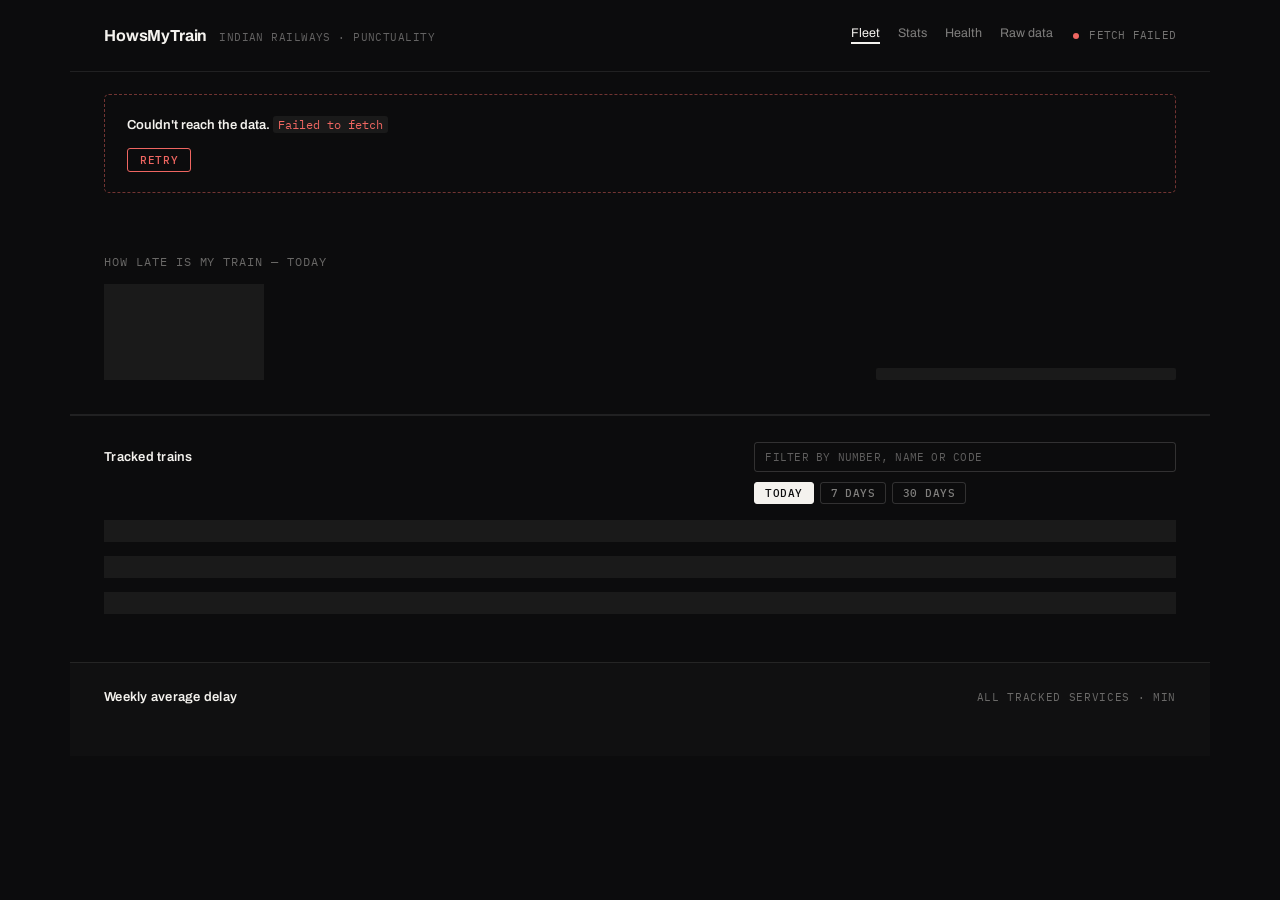
==== commit 6a708641: "stats page" ====
--- a/docs/index.html
+++ b/docs/index.html
@@ -61,7 +61,8 @@
 const REFRESH_MS = 5 * 60 * 1000;
 
 let summary = [];                // train_summary rows
-let byTrain = {};                // train_number -> { 'YYYY-MM-DD': delay }
+let byTrain = {};                // train_number -> { journey_date: delay }
+let todayPoll = {};              // train_number -> delay, for runs polled today
 let range = "today";
 let stateFilter = null;          // null | 'running' | 'done' | 'before'
 
@@ -95,28 +96,42 @@
   return summary.map(t => {
     const hist = byTrain[t.train_number] || {};
     const seen = window.map(d => hist[d]).filter(v => v !== null && v !== undefined);
-    const delay = range === "today" ? (seen.length ? seen[seen.length - 1] : null)
+    // Presence of the key, not of a value: a poll that landed with a null
+    // delay is a reading we couldn't use, which is a different fact from
+    // never having polled -- and only the latter may fall back to the
+    // timetable. Without this a polled-but-unreadable run reads as hours late.
+    const polled = Object.prototype.hasOwnProperty.call(todayPoll, t.train_number);
+    const delay = range === "today" ? (polled ? todayPoll[t.train_number] : null)
                                     : (seen.length ? Math.round(mean(seen)) : null);
-    return { t, delay, observed: seen.length, state: journeyState(t, now) };
+    return { t, delay, polled, observed: seen.length, state: journeyState(t, now) };
   }).filter(r =>
     range === "today"
       ? r.t.journeys_observed > 0 && arrivesOn(r.t, now)
       : r.observed > 0
-  ).sort((a, b) => {
-    // Worst first; a service still awaiting today's poll sinks to the bottom
-    // rather than posing as punctual.
-    if (a.delay === null) return b.delay === null ? 0 : 1;
-    if (b.delay === null) return -1;
-    return b.delay - a.delay;
-  });
+  ).sort(range === "today" ? byJourney : worstFirst);
+}
+
+// Worst first, for the aggregate ranges where every row is a finished mean.
+// A service with nothing observed sinks rather than posing as punctual.
+function worstFirst(a, b) {
+  if (a.delay === null) return b.delay === null ? 0 : 1;
+  if (b.delay === null) return -1;
+  return b.delay - a.delay;
+}
+
+// Today reads as a running order, not a league table: what's out there now
+// comes first (soonest arrival at the top, since that's the one you're about
+// to meet), then the rest of the day in timetable order.
+function byJourney(a, b) {
+  const enRoute = (r) => (r.state && r.state.key === "running" ? 0 : 1);
+  return enRoute(a) - enRoute(b) || arrivalMinutes(a.t) - arrivalMinutes(b.t);
 }
 
 // ---------------------------------------------------------------------------
 // Hero -- always today, whatever the list is aggregating
 // ---------------------------------------------------------------------------
 function renderHero() {
-  const today = todayKey();
-  const todayDelay = (t) => (byTrain[t.train_number] || {})[today];
+  const todayDelay = (t) => todayPoll[t.train_number];
   const scheduled = summary.filter(t => arrivesOn(t, new Date()));
   const observed = scheduled
     .map(t => ({ t, delay: todayDelay(t) }))
@@ -164,11 +179,19 @@
           return `<i class="${d !== null && d !== undefined && band(d).cls === "good" ? "on" : ""}"></i>`;
         }).join("")}
       </div>
+      ${worst ? `
+      <a class="rail-worst" href="./train.html?train=${encodeURIComponent(worst.t.train_number)}">
+        <span class="rail-row">
+          <span class="k">WORST TODAY</span>
+          <span class="v" style="color:${scaleOf(worst.delay)}"
+            >${esc(worst.t.train_number)} · ${fmtDelay(worst.delay)}</span>
+        </span>
+        <span class="name">${esc(worst.t.name || "Unnamed service")}</span>
+      </a>` : `
       <div class="rail-row spaced">
         <span class="k">WORST TODAY</span>
-        <span class="v" style="color:${worst ? scaleOf(worst.delay) : "var(--text-3)"}">
-          ${worst ? `${esc(worst.t.train_number)} · ${fmtDelay(worst.delay)}` : "—"}</span>
-      </div>
+        <span class="v" style="color:var(--text-3)">—</span>
+      </div>`}
       <div class="rail-row">
         <span class="k">VS 7-DAY AVG</span>
         <span class="v" style="color:${delta === null ? "var(--text-3)" : delta <= 0 ? "var(--ontime)" : "var(--severe)"}">
@@ -233,6 +256,37 @@
   });
 }
 
+/**
+ * The delay cell.
+ *
+ * With a poll for today's run, this is a measurement. Without one there is no
+ * delay to report -- an unpolled train is unknown, not punctual -- so the cell
+ * falls back to what the timetable alone can say, in a visibly different
+ * register: how long until it is due, or, once it is overdue, the floor on how
+ * late it would be if it hasn't arrived. Both are marked; neither is ever
+ * rendered as a plain number that could be mistaken for an observation.
+ */
+function delayCell({ t, delay, polled, observed }, multi) {
+  if (delay !== null) {
+    return `<span class="r-delay ${delay <= 0 ? "zero" : ""}"
+      title="${multi ? `Mean of ${observed} observed journeys` : band(delay).text}"
+      >${fmtDelay(delay)}</span>`;
+  }
+  if (polled && !multi) {
+    return `<span class="r-delay none" title="Polled today, but the run carried no usable delay">—</span>`;
+  }
+  const gap = multi ? null : arrivalGap(t);
+  if (gap === null) return `<span class="r-delay none">—</span>`;
+  if (gap > 0) {
+    return `<span class="r-delay prov" style="--scale:${scaleOf(gap)}"
+      title="Not polled yet. Scheduled in at ${hhmm(t.scheduled_arrival)} — at least this late unless it has already arrived."
+      >≥&nbsp;${fmtDelay(gap)}</span>`;
+  }
+  return `<span class="r-delay due"
+    title="Still running. Scheduled in at ${hhmm(t.scheduled_arrival)}; the poller reads it near arrival."
+    >DUE IN ${fmtDuration(-gap)}</span>`;
+}
+
 function renderRows(rows) {
   const reg = document.getElementById("reg");
   if (!rows.length) {
@@ -250,13 +304,19 @@
       <span>NO.</span><span>SERVICE</span><span>ROUTE &amp; TIMETABLE</span>
       <span style="text-align:right">${multi ? "AVG ARR" : "ACTUAL"}</span>
       <span style="text-align:right">${multi ? "AVG DELAY" : "DELAY"}</span>
+      <span style="text-align:right" title="Delay as a share of the scheduled journey time">DELAY %</span>
       <span style="text-align:right">LAST 7 DAYS</span>
     </div>
-    ${rows.map(({ t, delay, observed, state }) => {
+    ${rows.map((r) => {
+      const { t, delay, observed, state } = r;
       const actual = delay === null ? "—" : shiftTime(t.scheduled_arrival, delay);
-      const meta = multi
-        ? `${observed} RUN${observed === 1 ? "" : "S"}`
-        : (state ? STATE_LABEL[state.key] : "NOT RUNNING TODAY");
+      const span = journeyMinutes(t);
+      const share = delayShare(delay, t);
+      const meta = [
+        multi ? `${observed} RUN${observed === 1 ? "" : "S"}`
+              : (state ? STATE_LABEL[state.key] : "NOT RUNNING TODAY"),
+        span ? fmtDuration(span) : null,      // scheduled length of the run
+      ].filter(Boolean).join(" · ");
 
       return `
       <a class="reg-row" href="./train.html?train=${encodeURIComponent(t.train_number)}"
@@ -268,8 +328,11 @@
         </span>
         <span class="r-sched cell-sched">${scheduleStack(t, multi ? null : state)}</span>
         <span class="r-actual">${actual}</span>
-        <span class="r-delay ${delay === null ? "none" : delay <= 0 ? "zero" : ""}"
-              title="${multi ? `Mean of ${observed} observed journeys` : band(delay).text}">${fmtDelay(delay)}</span>
+        ${delayCell(r, multi)}
+        <span class="r-share" title="${span ? `${fmtDelay(delay)} on a ${fmtDuration(span)} run` : "Journey length unknown"}"
+          >${share === null ? "—"
+             : share <= 0 ? "0%"
+             : `${(share * 100).toFixed(share < 0.1 ? 1 : 0)}%`}</span>
         ${sparkbars(t.train_number)}
       </a>`;
     }).join("")}`;
@@ -369,7 +432,7 @@
     const [rows, hist, runs] = await Promise.all([
       sb("train_summary", "select=*&order=train_number"),
       sb("daily_delays",
-         `select=train_number,journey_date,delay_minutes&journey_date=gte.${isoDate(since)}&order=journey_date`),
+         `select=train_number,journey_date,delay_minutes,polled_at&journey_date=gte.${isoDate(since)}&order=journey_date`),
       // The heartbeat, not the last poll, says the scheduler is alive: most
       // runs correctly find nothing due and write no poll row at all.
       sb("poller_runs", "select=ran_at&order=ran_at.desc&limit=1").catch(() => []),
@@ -377,7 +440,19 @@
 
     summary = rows;
     byTrain = {};
-    for (const r of hist) (byTrain[r.train_number] ||= {})[r.journey_date] = r.delay_minutes;
+    todayPoll = {};
+    for (const r of hist) {
+      (byTrain[r.train_number] ||= {})[r.journey_date] = r.delay_minutes;
+      // "Did we get a reading for the run arriving today?" is answered by when
+      // the poll happened, not by journey_date. journey_date is mid-migration:
+      // app/poller.py now files a run under its DEPARTURE date, so an overnight
+      // train arriving this morning lands under yesterday and a journey_date ==
+      // today lookup would silently report all 21 offset>0 trains as unpolled.
+      // polled_at is near arrival under either convention. See TODO.md.
+      if (isoDate(new Date(r.polled_at)) === todayKey()) {
+        todayPoll[r.train_number] = r.delay_minutes;
+      }
+    }
 
     document.getElementById("notice").innerHTML = "";
     renderHero();
--- a/docs/styles.css
+++ b/docs/styles.css
@@ -349,6 +349,22 @@
 .rail-row.lead .v { font-size: 15px; }
 .rail-row.spaced { margin-top: 8px; }
 
+/* The worst service is the one row worth opening, so the whole block is the
+   link. Number and delay keep the rail's label/value rhythm; the name goes
+   underneath, where it has the full width to wrap into. */
+.rail-worst { display: block; margin-top: 8px; text-decoration: none; }
+
+.rail-worst .name {
+  display: block;
+  font: 500 12.5px/1.35 var(--sans);
+  color: var(--text-2);
+  margin-top: 5px;
+  text-wrap: pretty;
+}
+
+.rail-worst:hover .name { color: var(--text); }
+.rail-worst:hover .v { text-decoration: underline; text-underline-offset: 2px; }
+
 /* One segment per tracked service; mint means that service ran on time. */
 .strip { display: flex; gap: 4px; height: 8px; }
 .strip i { flex: 1; background: var(--bar-neutral); }
@@ -430,7 +446,7 @@
 .reg-head,
 .reg-row {
   display: grid;
-  grid-template-columns: 96px minmax(0, 1fr) 150px 68px 92px 128px;
+  grid-template-columns: 96px minmax(0, 1fr) 150px 68px 92px 58px 128px;
   align-items: center;
   gap: 18px;
 }
@@ -483,6 +499,28 @@
 
 .r-delay.zero { font-size: 11px; font-weight: 500; letter-spacing: 0.04em; }
 .r-delay.none { color: var(--text-3); font-weight: 400; }
+
+/* Delay against the length of the run. Deliberately uncoloured: the scale is
+   calibrated in minutes, and a second chromatic scale would compete with it
+   for the same glance. Sub-10% gets a decimal so a 4h Shatabdi and a 30h
+   express don't both collapse to "0%". */
+.r-share {
+  font: 400 12.5px/1.2 var(--mono);
+  color: var(--text-2);
+  text-align: right;
+  font-variant-numeric: tabular-nums;
+}
+
+/* Timetable-derived, not measured. Both wear a lighter weight than an
+   observed figure so a glance down the column never mistakes one for the
+   other; only the overdue floor carries the scale colour, and dimmed. */
+.r-delay.prov { font-weight: 500; font-size: 13px; opacity: 0.7; white-space: nowrap; }
+.r-delay.due {
+  font: 400 10.5px/1.2 var(--mono);
+  letter-spacing: 0.06em;
+  color: var(--text-3);
+  white-space: nowrap;
+}
 
 /* ---- Sparkbars ----------------------------------------------------------
    Seven fixed slots so the shape of the week reads down the column. A day
@@ -1022,14 +1060,16 @@
 /* ---- Misc ---------------------------------------------------------------- */
 
 code { font-size: 0.92em; background: var(--chip); border-radius: 3px; padding: 1px 5px; }
-.plus { color: var(--late); font: 600 9px var(--mono); margin-left: 2px; top: -0.5em; }
-sup.plus { position: relative; }
+/* Sits on the departure time, so it needs no left margin -- it hangs off the
+   digits the way a footnote mark does. See dayOffset() in common.js. */
+.dayoff { color: var(--text-3); font: 600 9px var(--mono); top: -0.5em; }
+sup.dayoff { position: relative; }
 
 /* Between the mobile breakpoint and full width there isn't room for six
    columns. The sparkbars go first: they show shape, and the shape is on the
    train's own page. */
 @media (max-width: 1000px) {
-  .reg-head, .reg-row { grid-template-columns: 88px minmax(0, 1fr) 144px 64px 84px; gap: 14px; }
+  .reg-head, .reg-row { grid-template-columns: 88px minmax(0, 1fr) 144px 64px 84px 54px; gap: 14px; }
   .reg-head span:last-child, .spark { display: none; }
 }
 
@@ -1083,7 +1123,7 @@
     margin: 0 -20px;
   }
 
-  .r-no, .r-actual, .r-meta, .spark { display: none; }
+  .r-no, .r-actual, .r-share, .spark { display: none; }
   .r-name { font-size: 14px; }
   .r-sched { grid-column: 1; grid-row: 2; }
   .r-sched .stack { display: flex; align-items: baseline; gap: 10px; flex-wrap: wrap; }
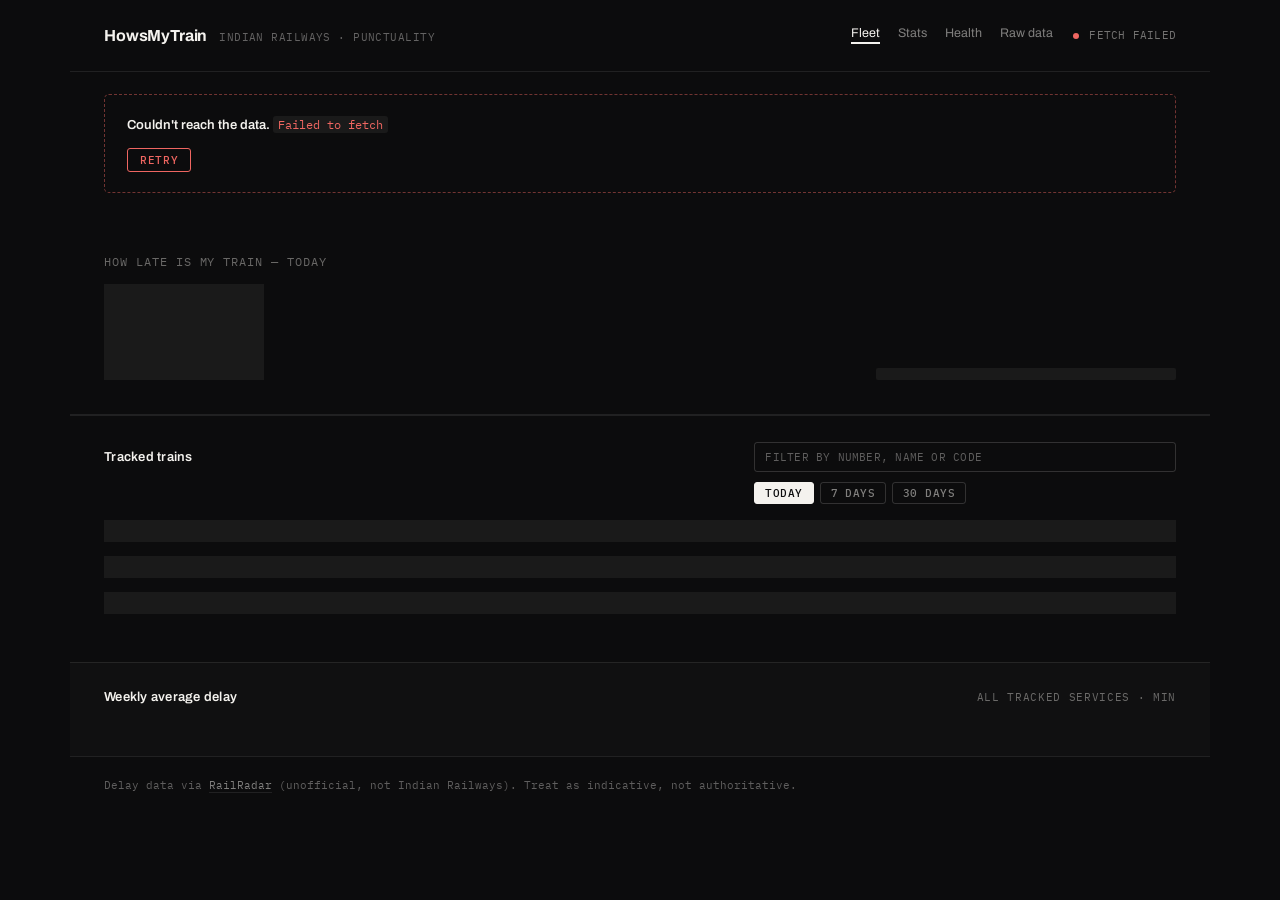
==== commit be197fd1: "api hit chart" ====
--- a/docs/index.html
+++ b/docs/index.html
@@ -51,6 +51,8 @@
       <div id="week"></div>
     </section>
   </main>
+
+  <div id="foot-slot"></div>
 </div>
 
 <script>
@@ -473,6 +475,7 @@
 
 document.addEventListener("DOMContentLoaded", () => {
   document.getElementById("nav-slot").innerHTML = appbar("fleet");
+  document.getElementById("foot-slot").innerHTML = footer();
   document.getElementById("filter").addEventListener("input", applyFilter);
 
   document.querySelectorAll(".range button").forEach(btn => {
--- a/docs/styles.css
+++ b/docs/styles.css
@@ -1057,6 +1057,20 @@
 .filters label { font: 400 10.5px/1 var(--mono); letter-spacing: 0.08em; text-transform: uppercase; color: var(--text-label); }
 .filters select option { background: var(--surface); }
 
+/* ---- Site footer --------------------------------------------------------- */
+/* Set in the mono face at label size: this is provenance, not prose, and it
+   should read as part of the instrument rather than as a paragraph. */
+.sitefoot {
+  padding: 20px 34px 30px;
+  border-top: 1px solid var(--hairline);
+  font: 400 11px/1.6 var(--mono);
+  color: var(--text-3);
+  text-wrap: pretty;
+}
+
+.sitefoot a { color: var(--text-2); text-decoration: none; border-bottom: 1px solid var(--hairline); }
+.sitefoot a:hover { color: var(--text); border-bottom-color: currentColor; }
+
 /* ---- Misc ---------------------------------------------------------------- */
 
 code { font-size: 0.92em; background: var(--chip); border-radius: 3px; padding: 1px 5px; }
@@ -1100,6 +1114,7 @@
   .search { width: 100%; flex: 1 1 auto; min-width: 0; }
   .range { flex: none; }
   .page-head { padding: 26px 20px 22px; }
+  .sitefoot { padding: 18px 20px 26px; }
   .page-head h1 { font-size: 26px; }
   .notice, .context { margin-left: 20px; margin-right: 20px; }
   .waiting > summary, .waiting-body { padding-left: 20px; padding-right: 20px; }
